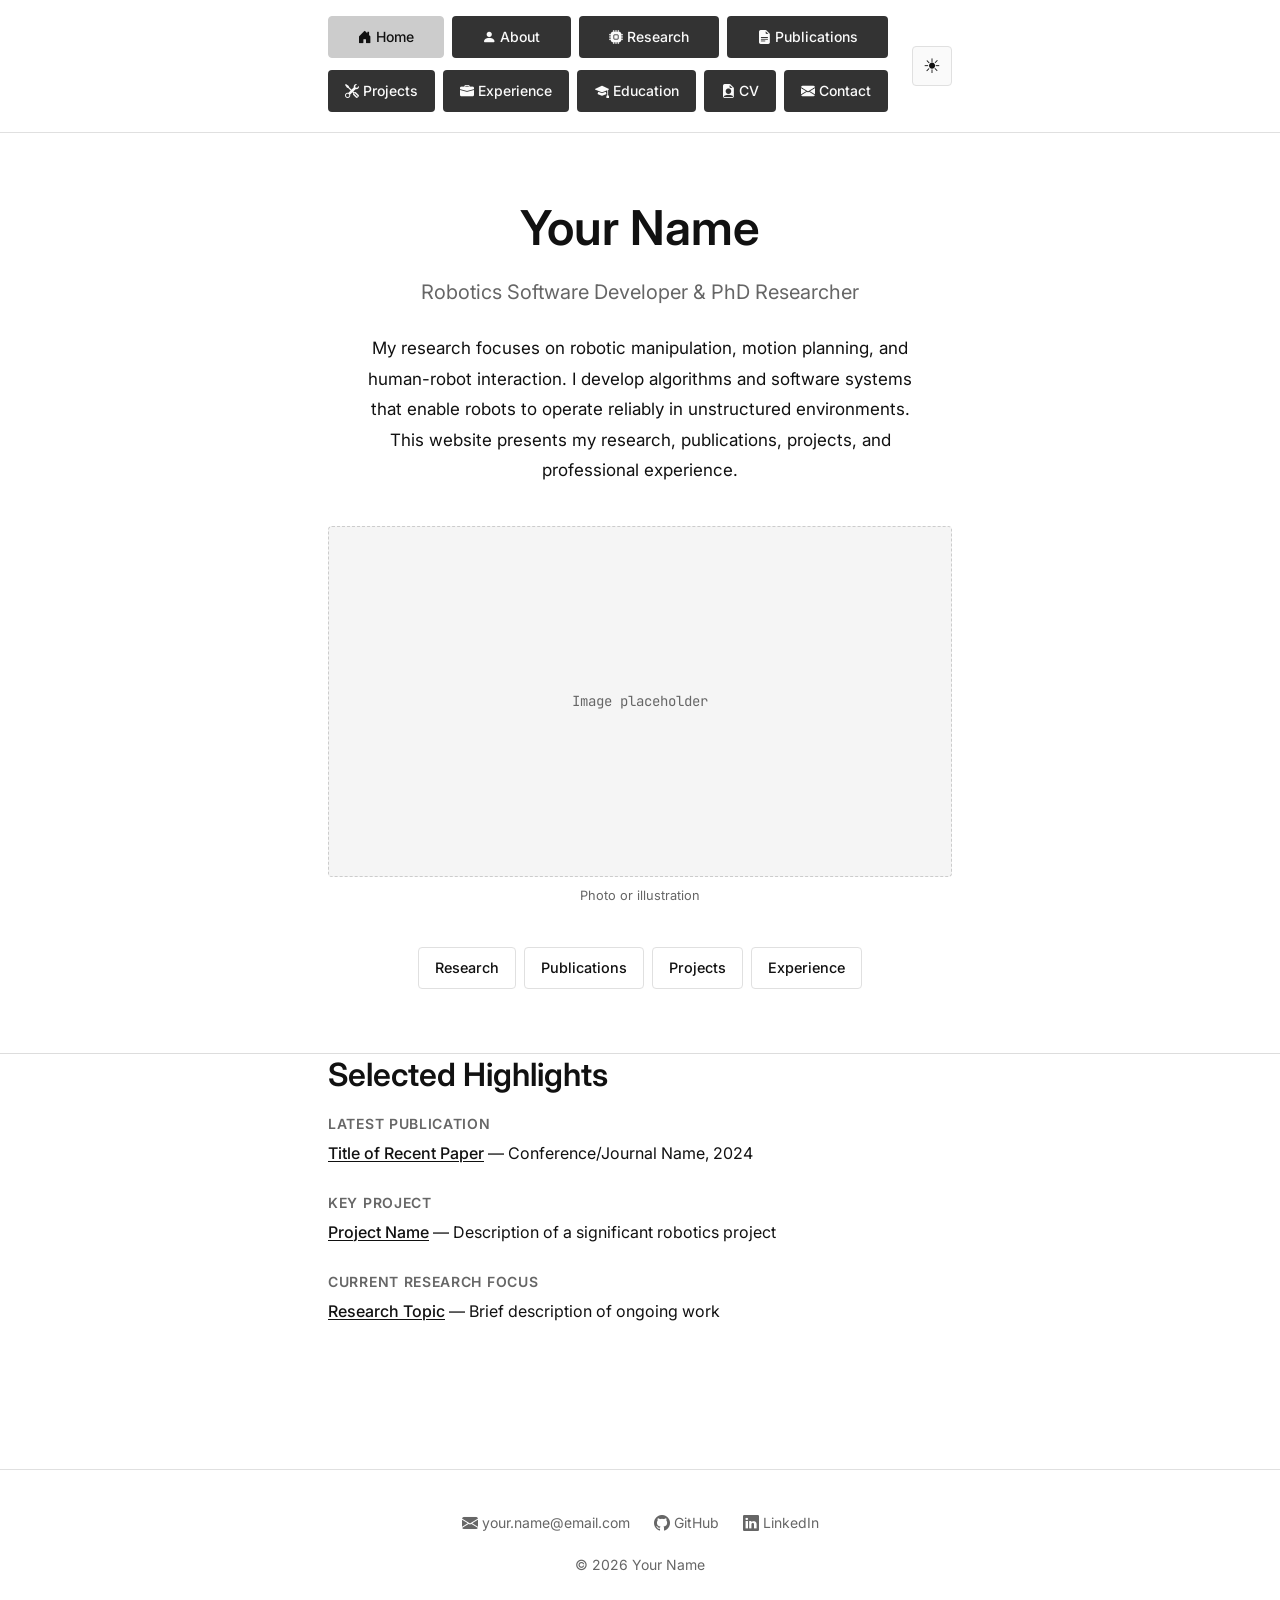
==== index.html @ 19ce0ff4 "[init] initializing github pages" ====
<!DOCTYPE html>
<html lang="en" data-theme="light">
<head>
  <meta charset="UTF-8">
  <meta name="viewport" content="width=device-width, initial-scale=1.0">
  <title>Your Name — Robotics Software Developer & PhD Researcher</title>
  <meta name="description" content="Personal website of a robotics software developer and PhD researcher. Research, publications, projects, and experience.">
  <link rel="preconnect" href="https://fonts.googleapis.com">
  <link rel="preconnect" href="https://fonts.gstatic.com" crossorigin>
  <link href="https://fonts.googleapis.com/css2?family=Inter:wght@400;500;600;700&family=JetBrains+Mono:wght@400;500&display=swap" rel="stylesheet">
  <!-- Bootstrap Icons -->
  <link rel="stylesheet" href="https://cdn.jsdelivr.net/npm/bootstrap-icons@1.11.3/font/bootstrap-icons.min.css">
  <link rel="stylesheet" href="css/style.css">
  <script>(function(){const s=localStorage.getItem('theme'),d=window.matchMedia('(prefers-color-scheme:dark)').matches;document.documentElement.dataset.theme=s?s==='dark':d})();</script>
</head>
<body>
  <header class="site-header">
    <nav class="nav" aria-label="Main navigation">
      <ul class="nav-links">
        <li><a href="index.html" aria-current="page"><i class="bi bi-house-door-fill" aria-hidden="true"></i> Home</a></li>
        <li><a href="about.html"><i class="bi bi-person-fill" aria-hidden="true"></i> About</a></li>
        <li><a href="research.html"><i class="bi bi-cpu-fill" aria-hidden="true"></i> Research</a></li>
        <li><a href="publications.html"><i class="bi bi-file-earmark-text-fill" aria-hidden="true"></i> Publications</a></li>
        <li><a href="projects.html"><i class="bi bi-tools" aria-hidden="true"></i> Projects</a></li>
        <li><a href="experience.html"><i class="bi bi-briefcase-fill" aria-hidden="true"></i> Experience</a></li>
        <li><a href="education.html"><i class="bi bi-mortarboard-fill" aria-hidden="true"></i> Education</a></li>
        <li><a href="cv.html"><i class="bi bi-file-earmark-person-fill" aria-hidden="true"></i> CV</a></li>
        <li><a href="contact.html"><i class="bi bi-envelope-fill" aria-hidden="true"></i> Contact</a></li>
      </ul>
      <button id="theme-toggle" type="button" aria-label="Switch to dark mode" aria-pressed="false" class="theme-toggle">
        <span aria-hidden="true" class="icon-sun" data-dark-hidden>☀</span>
        <span aria-hidden="true" class="icon-moon" data-light-hidden>☾</span>
      </button>
    </nav>
  </header>
  <main>
    <section class="hero" aria-labelledby="home-heading">
      <div class="container">
        <h1 id="home-heading">Your Name <!-- TODO: Replace with actual name --></h1>
        <p class="role">Robotics Software Developer & PhD Researcher <!-- TODO: Replace with actual title/role --></p>
        <p class="summary">My research focuses on robotic manipulation, motion planning, and human-robot interaction. I develop algorithms and software systems that enable robots to operate reliably in unstructured environments. This website presents my research, publications, projects, and professional experience. <!-- TODO: Replace with actual research summary --></p>
        <figure class="image-placeholder">
          <div class="placeholder-box" aria-hidden="true">
            <span>Image placeholder</span>
          </div>
          <figcaption>Photo or illustration <!-- TODO: Add image to assets/images/ and update src --></figcaption>
        </figure>
        <nav class="section-links" aria-label="Quick links to main sections">
          <a href="research.html" class="section-link">Research</a>
          <a href="publications.html" class="section-link">Publications</a>
          <a href="projects.html" class="section-link">Projects</a>
          <a href="experience.html" class="section-link">Experience</a>
        </nav>
      </div>
    </section>
    <section class="highlights" aria-labelledby="highlights-heading">
      <div class="container">
        <h2 id="highlights-heading">Selected Highlights</h2>
        <dl class="highlights-list">
          <dt>Latest Publication</dt>
          <dd><a href="publications.html">Title of Recent Paper</a> — Conference/Journal Name, 2024 <!-- TODO: Replace with actual publication title, venue, year --></dd>
          <dt>Key Project</dt>
          <dd><a href="projects.html">Project Name</a> — Description of a significant robotics project <!-- TODO: Replace with actual project name and description --></dd>
          <dt>Current Research Focus</dt>
          <dd><a href="research.html">Research Topic</a> — Brief description of ongoing work <!-- TODO: Replace with actual research topic and description --></dd>
        </dl>
      </div>
    </section>
  </main>
  <footer class="site-footer">
    <div class="container">
      <div class="footer-contact">
        <a href="mailto:your.name@email.com" rel="noopener noreferrer"><i class="bi bi-envelope-fill" aria-hidden="true"></i> your.name@email.com</a> <!-- TODO: Replace with actual email -->
        <a href="https://github.com/yourusername" rel="noopener noreferrer"><i class="bi bi-github" aria-hidden="true"></i> GitHub</a> <!-- TODO: Replace with actual GitHub username -->
        <a href="https://linkedin.com/in/yourprofile" rel="noopener noreferrer"><i class="bi bi-linkedin" aria-hidden="true"></i> LinkedIn</a> <!-- TODO: Replace with actual LinkedIn profile -->
      </div>
      <p>&copy; <span id="year"></span> Your Name <!-- TODO: Replace with actual name --></p>
    </div>
  </footer>
  <script src="js/theme.js"></script>
  <script>document.getElementById('year').textContent = new Date().getFullYear();</script>
</body>
</html>
---- css/style.css ----
/*
 * Main Stylesheet — Personal Website
 * Monochrome design system with light/dark mode support
 * Uses CSS custom properties for theming
 */

/* ==========================================================================
   CSS Custom Properties — Design Tokens
   ========================================================================== */

:root {
  /* Light mode (default) */
  --bg: #ffffff;
  --bg-elevated: #fafafa;
  --fg: #111111;
  --fg-muted: #666666;
  --border: #e0e0e0;
  --border-strong: #cccccc;
  --rule: #dddddd;
  --code-bg: #f5f5f5;
  --focus: #000000;

  /* Navigation box colors (light mode) */
  --nav-box-bg: #333333;        /* Inactive: dark grey */
  --nav-box-fg: #fafafa;        /* Inactive text: light */
  --nav-box-active-bg: #cccccc; /* Active: lighter grey */
  --nav-box-active-fg: #111111; /* Active text: dark */
  --nav-box-hover-bg: #111111;  /* Hover: inverted (dark) */
  --nav-box-hover-fg: #fafafa;  /* Hover text: light */

  /* Typography */
  --font-sans: 'Inter', system-ui, -apple-system, BlinkMacSystemFont, 'Segoe UI', sans-serif;
  --font-mono: 'JetBrains Mono', ui-monospace, SFMono-Regular, 'SF Mono', Menlo, Consolas, monospace;

  /* Layout */
  --max-width: 42rem;       /* Comfortable reading measure (~672px) */

  /* Spacing scale */
  --space-xs: 0.25rem;
  --space-sm: 0.5rem;
  --space-md: 1rem;
  --space-lg: 1.5rem;
  --space-xl: 2.5rem;
  --space-2xl: 4rem;
}

/* Dark mode — activated via [data-theme="dark"] on <html> */
[data-theme="dark"] {
  --bg: #0a0a0a;
  --bg-elevated: #111111;
  --fg: #fafafa;
  --fg-muted: #999999;
  --border: #2a2a2a;
  --border-strong: #333333;
  --rule: #222222;
  --code-bg: #1a1a1a;
  --focus: #ffffff;

  /* Navigation box colors (dark mode) */
  --nav-box-bg: #cccccc;        /* Inactive: light grey */
  --nav-box-fg: #111111;        /* Inactive text: dark */
  --nav-box-active-bg: #333333; /* Active: darker grey */
  --nav-box-active-fg: #fafafa; /* Active text: light */
  --nav-box-hover-bg: #fafafa;  /* Hover: inverted (light) */
  --nav-box-hover-fg: #111111;  /* Hover text: dark */
}

/* ==========================================================================
   Reset & Base Styles
   ========================================================================== */

*, *::before, *::after {
  box-sizing: border-box;
}

html {
  font-size: 16px;
  /* Smooth scroll for anchor links, respecting reduced motion preference */
  scroll-behavior: smooth;
}

@media (prefers-reduced-motion: reduce) {
  html {
    scroll-behavior: auto;
  }
}

body {
  margin: 0;
  padding: 0;
  background-color: var(--bg);
  color: var(--fg);
  font-family: var(--font-sans);
  font-size: 1rem;
  line-height: 1.7;
  -webkit-font-smoothing: antialiased;
  -moz-osx-font-smoothing: grayscale;
}

/* ==========================================================================
   Typography
   ========================================================================== */

h1, h2, h3, h4, h5, h6 {
  margin: 0 0 var(--space-md);
  font-weight: 600;
  line-height: 1.3;
  color: var(--fg);
}

/* Fluid type scale using clamp() for responsive headings */
h1 { font-size: clamp(2rem, 5vw, 3rem); }
h2 { font-size: clamp(1.5rem, 3vw, 2rem); }
h3 { font-size: clamp(1.25rem, 2vw, 1.5rem); }

p {
  margin: 0 0 var(--space-md);
}

a {
  color: var(--fg);
  text-decoration: underline;
  text-underline-offset: 2px;
  text-decoration-thickness: 1px;
}

a:hover {
  color: var(--fg-muted);
}

/* Focus styles — visible in both light and dark modes */
a:focus-visible,
button:focus-visible,
[href]:focus-visible {
  outline: 2px solid var(--focus);
  outline-offset: 2px;
  border-radius: 2px;
}

/* Code and monospace elements */
code, kbd, samp, pre {
  font-family: var(--font-mono);
  font-size: 0.9em;
}

code {
  background-color: var(--code-bg);
  padding: 0.125em 0.375em;
  border-radius: 3px;
}

pre {
  background-color: var(--code-bg);
  padding: var(--space-md);
  border-radius: 4px;
  overflow-x: auto;
  margin: var(--space-md) 0;
  border: 1px solid var(--border);
}

pre code {
  background: none;
  padding: 0;
  font-size: 0.875rem;
  line-height: 1.6;
}

/* Lists */
ul, ol {
  margin: 0 0 var(--space-md);
  padding-left: var(--space-xl);
}

li {
  margin-bottom: var(--space-xs);
}

/* Definition lists — used extensively for metadata */
dl {
  margin: 0 0 var(--space-md);
}

dt {
  font-weight: 600;
  margin-top: var(--space-md);
}

dt:first-child {
  margin-top: 0;
}

dd {
  margin: var(--space-xs) 0 0 0;
  color: var(--fg-muted);
}

blockquote {
  margin: var(--space-lg) 0;
  padding: var(--space-md) var(--space-lg);
  border-left: 3px solid var(--border-strong);
  color: var(--fg-muted);
  font-style: italic;
}

hr {
  border: none;
  border-top: 1px solid var(--rule);
  margin: var(--space-xl) 0;
}

img {
  max-width: 100%;
  height: auto;
  display: block;
}

table {
  width: 100%;
  border-collapse: collapse;
  margin: var(--space-lg) 0;
  font-size: 0.9rem;
}

th, td {
  padding: var(--space-sm) var(--space-md);
  text-align: left;
  border-bottom: 1px solid var(--border);
}

th {
  font-weight: 600;
  color: var(--fg);
}

tr:last-child td {
  border-bottom: none;
}

/* ==========================================================================
   Layout Utilities
   ========================================================================== */

.container {
  max-width: var(--max-width);
  margin: 0 auto;
  padding: 0 var(--space-lg);
}

/* ==========================================================================
   Site Header & Navigation
   ========================================================================== */

.site-header {
  border-bottom: 1px solid var(--border);
  background-color: var(--bg);
  /* Sticky header stays visible during scroll */
  position: sticky;
  top: 0;
  z-index: 100;
}

.nav {
  max-width: var(--max-width);
  margin: 0 auto;
  padding: var(--space-md) var(--space-lg);
  display: flex;
  align-items: center;
  justify-content: space-between;
  gap: var(--space-lg);
  flex-wrap: wrap;
}

.nav-links {
  display: flex;
  flex-wrap: wrap;
  gap: var(--space-sm);
  list-style: none;
  margin: 0;
  padding: 0;
  /* Fill available space like justified text, wrap to 2 lines */
  flex: 1;
  justify-content: space-between;
  min-width: 0;
}

.nav-links li {
  flex: 1 1 auto;
  min-width: 0;
}

.nav-links a {
  display: block;
  width: 100%;
  padding: var(--space-sm) var(--space-md);
  text-decoration: none;
  font-size: 0.875rem;
  font-weight: 500;
  color: var(--nav-box-fg);
  background-color: var(--nav-box-bg);
  border-radius: 4px;
  border: 1px solid transparent;
  text-align: center;
  white-space: nowrap;
  transition: background-color 0.15s ease, color 0.15s ease, border-color 0.15s ease;
  box-sizing: border-box;
}

/* Inactive nav box hover — inverted colors */
.nav-links a:hover {
  background-color: var(--nav-box-hover-bg);
  color: var(--nav-box-hover-fg);
  border-color: var(--border-strong);
  text-decoration: none;
}

/* Active page nav box — lighter grey background */
.nav-links a[aria-current="page"] {
  background-color: var(--nav-box-active-bg);
  color: var(--nav-box-active-fg);
  border-color: var(--border-strong);
}

/* Active page nav box hover — inverted from active state */
.nav-links a[aria-current="page"]:hover {
  background-color: var(--nav-box-hover-bg);
  color: var(--nav-box-hover-fg);
}

/* Theme toggle button */
.theme-toggle {
  display: flex;
  align-items: center;
  justify-content: center;
  width: 40px;
  height: 40px;
  padding: 0;
  border: 1px solid var(--border);
  border-radius: 4px;
  background-color: var(--bg-elevated);
  color: var(--fg);
  cursor: pointer;
  font-size: 1.25rem;
  line-height: 1;
  transition: background-color 0.1s ease, border-color 0.1s ease;
}

.theme-toggle:hover {
  background-color: var(--border);
}

.theme-toggle:focus-visible {
  outline: 2px solid var(--focus);
  outline-offset: 2px;
}

/* Show/hide sun/moon icons based on theme */
[data-theme="light"] .icon-moon { display: none; }
[data-theme="dark"] .icon-sun { display: none; }

/* ==========================================================================
   Site Footer
   ========================================================================== */

.site-footer {
  border-top: 1px solid var(--border);
  padding: var(--space-xl) var(--space-lg);
  margin-top: var(--space-2xl);
  text-align: center;
  color: var(--fg-muted);
  font-size: 0.875rem;
}

.site-footer .container {
  max-width: var(--max-width);
  margin: 0 auto;
}

/* Footer contact links with icons */
.footer-contact {
  display: flex;
  flex-wrap: wrap;
  justify-content: center;
  gap: var(--space-lg);
  margin-bottom: var(--space-md);
}

.footer-contact a {
  display: inline-flex;
  align-items: center;
  gap: var(--space-xs);
  color: var(--fg-muted);
  text-decoration: none;
  font-size: 0.875rem;
}

.footer-contact a:hover {
  color: var(--fg);
}

.footer-contact i {
  font-size: 1rem;
}

/* ==========================================================================
   Page-Specific Components
   ========================================================================== */

/* Image placeholder — for future photos/illustrations */
.image-placeholder {
  margin: var(--space-xl) 0;
}

.placeholder-box {
  display: flex;
  align-items: center;
  justify-content: center;
  width: 100%;
  aspect-ratio: 16 / 9;
  background-color: var(--code-bg);
  border: 1px dashed var(--border-strong);
  border-radius: 4px;
  color: var(--fg-muted);
  font-size: 0.875rem;
  font-family: var(--font-mono);
}

.image-placeholder figcaption {
  margin-top: var(--space-sm);
  font-size: 0.8rem;
  color: var(--fg-muted);
  text-align: center;
}

/* Hero section (home page) */
.hero {
  padding: var(--space-2xl) var(--space-lg);
  text-align: center;
}

.role {
  font-size: 1.25rem;
  color: var(--fg-muted);
  font-weight: 400;
  margin-bottom: var(--space-lg);
}

.summary {
  max-width: 36rem;
  margin: 0 auto var(--space-xl);
  font-size: 1.0625rem;
  line-height: 1.8;
}

.section-links {
  display: flex;
  flex-wrap: wrap;
  justify-content: center;
  gap: var(--space-sm);
}

.section-link {
  display: inline-block;
  padding: var(--space-sm) var(--space-md);
  border: 1px solid var(--border);
  border-radius: 4px;
  text-decoration: none;
  font-size: 0.9rem;
  font-weight: 500;
  color: var(--fg);
}

.section-link:hover {
  background-color: var(--bg-elevated);
  border-color: var(--border-strong);
  text-decoration: none;
}

/* Highlights list (home page) */
.highlights {
  padding: 0 var(--space-lg) var(--space-2xl);
  border-top: 1px solid var(--rule);
}

.highlights-list {
  max-width: var(--max-width);
  margin: 0 auto;
}

.highlights-list dt {
  font-size: 0.875rem;
  text-transform: uppercase;
  letter-spacing: 0.05em;
  color: var(--fg-muted);
  margin-top: var(--space-lg);
  margin-bottom: var(--space-xs);
}

.highlights-list dt:first-child {
  margin-top: 0;
}

.highlights-list dd {
  margin: 0 0 var(--space-md);
  color: var(--fg);
}

.highlights-list a {
  font-weight: 500;
}

/* Lead paragraph (section intros) */
.lead {
  color: var(--fg-muted);
  font-size: 1.0625rem;
  margin-bottom: var(--space-xl);
}

/* Research entries */
.research-entry {
  margin-bottom: var(--space-xl);
  padding-bottom: var(--space-xl);
  border-bottom: 1px solid var(--rule);
}

.research-entry:last-child {
  border-bottom: none;
  margin-bottom: 0;
  padding-bottom: 0;
}

.research-meta {
  margin: var(--space-md) 0;
}

.research-meta dt {
  font-size: 0.875rem;
  text-transform: uppercase;
  letter-spacing: 0.05em;
  color: var(--fg-muted);
  margin-top: var(--space-sm);
  margin-bottom: var(--space-xs);
}

.research-meta dd {
  margin: 0 0 var(--space-sm);
}

.research-tags {
  display: flex;
  flex-wrap: wrap;
  gap: var(--space-xs);
  margin-top: var(--space-md);
}

.research-tags code {
  font-size: 0.75rem;
  padding: 0.125em 0.5em;
}

/* Publications */
.publication {
  margin-bottom: var(--space-xl);
  padding-bottom: var(--space-xl);
  border-bottom: 1px solid var(--rule);
}

.publication:last-child {
  border-bottom: none;
  margin-bottom: 0;
  padding-bottom: 0;
}

.pub-authors {
  margin: var(--space-xs) 0;
  color: var(--fg-muted);
}

.pub-venue {
  margin: var(--space-xs) 0;
  font-style: italic;
  color: var(--fg-muted);
}

.pub-links {
  margin: var(--space-md) 0;
}

.pub-links dt {
  font-size: 0.875rem;
  text-transform: uppercase;
  letter-spacing: 0.05em;
  color: var(--fg-muted);
  margin-top: var(--space-sm);
}

.pub-links dd {
  margin: var(--space-xs) 0;
}

.pub-abstract summary {
  cursor: pointer;
  font-weight: 600;
  font-size: 0.875rem;
  text-transform: uppercase;
  letter-spacing: 0.05em;
  color: var(--fg-muted);
  margin-top: var(--space-md);
}

.pub-abstract summary::-webkit-details-marker {
  display: none;
}

.pub-abstract summary::before {
  content: '▶ ';
  font-size: 0.7em;
  transition: transform 0.1s ease;
}

.pub-abstract[open] summary::before {
  transform: rotate(90deg);
}

.pub-abstract p {
  margin-top: var(--space-sm);
  font-size: 0.9rem;
  color: var(--fg-muted);
}

/* Projects */
.project {
  margin-bottom: var(--space-xl);
  padding-bottom: var(--space-xl);
  border-bottom: 1px solid var(--rule);
}

.project:last-child {
  border-bottom: none;
  margin-bottom: 0;
  padding-bottom: 0;
}

.project header {
  margin-bottom: var(--space-md);
}

.project-meta {
  display: flex;
  flex-wrap: wrap;
  gap: var(--space-md);
  margin: var(--space-xs) 0;
  font-size: 0.875rem;
  color: var(--fg-muted);
}

.project-role {
  font-weight: 500;
}

.project-details {
  margin: var(--space-md) 0;
}

.project-details dt {
  font-size: 0.875rem;
  text-transform: uppercase;
  letter-spacing: 0.05em;
  color: var(--fg-muted);
  margin-top: var(--space-sm);
}

.project-details dd {
  margin: var(--space-xs) 0;
}

.project-details code {
  font-size: 0.8rem;
}

.project-highlights {
  margin: var(--space-md) 0;
  padding-left: var(--space-xl);
}

.project-highlights li {
  margin-bottom: var(--space-xs);
  font-size: 0.9rem;
}

/* Open Source Contributions */
.oss-contributions {
  list-style: none;
  padding-left: 0;
}

.oss-contributions li {
  margin-bottom: var(--space-sm);
  padding-left: var(--space-md);
  border-left: 2px solid var(--border);
}

.oss-contributions a {
  font-weight: 500;
}

/* Experience & Education entries */
.experience-entry,
.education-entry {
  margin-bottom: var(--space-xl);
  padding-bottom: var(--space-xl);
  border-bottom: 1px solid var(--rule);
}

.experience-entry:last-child,
.education-entry:last-child {
  border-bottom: none;
  margin-bottom: 0;
  padding-bottom: 0;
}

.experience-meta,
.education-meta {
  display: flex;
  flex-wrap: wrap;
  gap: var(--space-md);
  margin: var(--space-xs) 0;
  font-size: 0.875rem;
  color: var(--fg-muted);
}

.experience-meta .org,
.education-meta .institution {
  font-weight: 500;
  color: var(--fg);
}

/* CV-specific styles */
.cv-document {
  padding: var(--space-2xl) var(--space-lg);
}

.cv-header {
  text-align: center;
  margin-bottom: var(--space-2xl);
  padding-bottom: var(--space-xl);
  border-bottom: 2px solid var(--border-strong);
}

.cv-title {
  font-size: 1.25rem;
  color: var(--fg-muted);
  font-weight: 400;
  margin-top: var(--space-sm);
}

.cv-contact {
  display: grid;
  grid-template-columns: repeat(auto-fit, minmax(180px, 1fr));
  gap: var(--space-sm);
  margin-top: var(--space-lg);
  font-size: 0.9rem;
}

.cv-contact dt {
  font-size: 0.75rem;
  text-transform: uppercase;
  letter-spacing: 0.05em;
  color: var(--fg-muted);
  margin: 0;
}

.cv-contact dd {
  margin: 0;
}

.cv-section {
  margin-bottom: var(--space-xl);
}

.cv-section h2 {
  font-size: 1.125rem;
  text-transform: uppercase;
  letter-spacing: 0.05em;
  color: var(--fg-muted);
  border-bottom: 1px solid var(--border);
  padding-bottom: var(--space-xs);
  margin-bottom: var(--space-md);
}

.cv-skills dt {
  font-size: 0.875rem;
  text-transform: uppercase;
  letter-spacing: 0.05em;
  color: var(--fg-muted);
  margin-top: var(--space-md);
}

.cv-skills dd {
  margin: var(--space-xs) 0 0 0;
}

.cv-skills code {
  font-size: 0.8rem;
  margin-right: var(--space-xs);
}

.cv-publications {
  padding-left: var(--space-xl);
}

.cv-publications li {
  margin-bottom: var(--space-md);
  line-height: 1.7;
}

/* ==========================================================================
   Print Styles — For CV page
   ========================================================================== */

@media print {
  .site-header,
  .site-footer,
  .theme-toggle,
  .section-links {
    display: none !important;
  }

  body {
    background: #fff;
    color: #000;
    font-size: 11pt;
    line-height: 1.5;
  }

  .cv-document {
    padding: 0;
    max-width: none;
  }

  .cv-header {
    border-bottom: 2px solid #000;
    margin-bottom: 1.5rem;
    padding-bottom: 1rem;
  }

  .cv-section h2 {
    color: #000;
    border-bottom: 1px solid #000;
  }

  .cv-contact {
    display: block;
  }

  .cv-contact dt,
  .cv-contact dd {
    display: inline;
  }

  .cv-contact dt::after {
    content: ': ';
  }

  .cv-contact dd::after {
    content: '  ';
  }

  a {
    color: #000 !important;
    text-decoration: none !important;
  }

  a[href^="http"]::after {
    content: ' (' attr(href) ')';
    font-size: 0.85em;
    color: #666;
  }

  code {
    background: none !important;
    border: 1px solid #ccc;
  }

  pre {
    background: none !important;
    border: 1px solid #ccc;
  }

  .experience-entry,
  .education-entry,
  .project,
  .publication,
  .research-entry {
    break-inside: avoid;
    border-bottom: 1px solid #ddd;
  }

  @page {
    margin: 2cm;
  }
}

/* ==========================================================================
   Responsive Adjustments
   ========================================================================== */

@media (max-width: 48rem) {
  .nav {
    flex-direction: column;
    align-items: stretch;
  }

  .nav-links {
    justify-content: center;
  }

  .theme-toggle {
    margin-left: auto;
  }

  .hero {
    padding: var(--space-xl) var(--space-md);
  }

  .highlights {
    padding: 0 var(--space-md) var(--space-xl);
  }
}
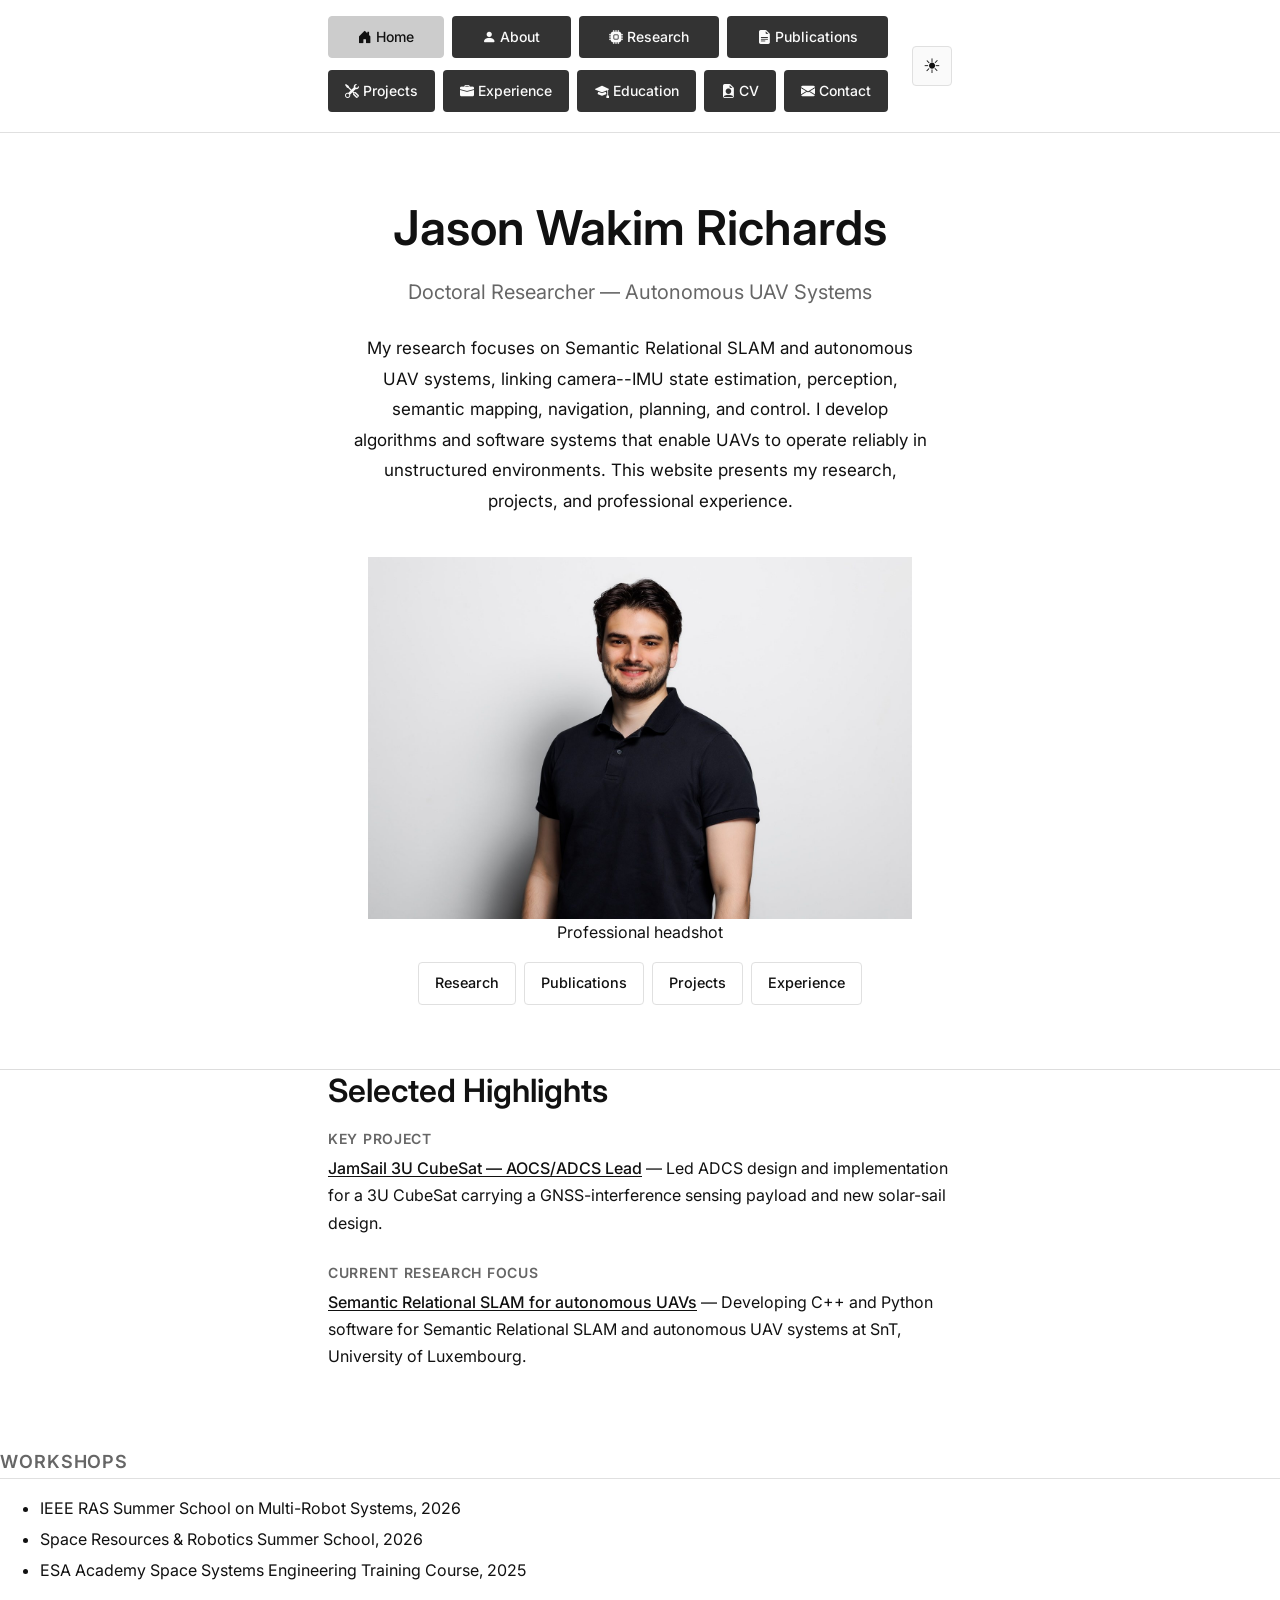
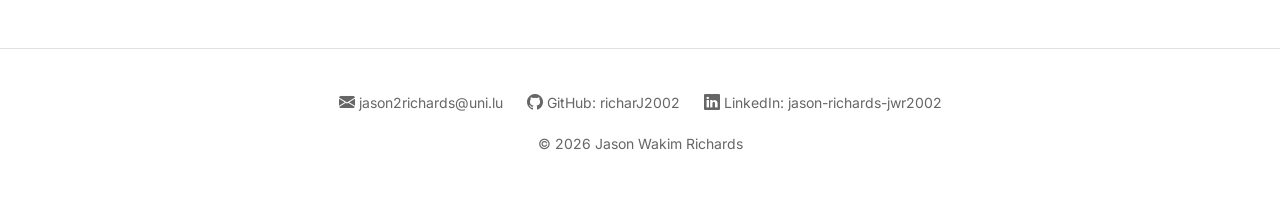
==== commit ebc58787: "docs: personal website update — Jason Wakim Richards - Replace all placeholder text with real name/c" ====
--- a/index.html
+++ b/index.html
@@ -3,8 +3,8 @@
 <head>
   <meta charset="UTF-8">
   <meta name="viewport" content="width=device-width, initial-scale=1.0">
-  <title>Your Name — Robotics Software Developer & PhD Researcher</title>
-  <meta name="description" content="Personal website of a robotics software developer and PhD researcher. Research, publications, projects, and experience.">
+  <title>Jason Wakim Richards — Guidance, Navigation, and Control Engineer</title>
+  <meta name="description" content="Personal website of Jason Wakim Richards, Doctoral Researcher at SnT, University of Luxembourg. Research, projects, and professional experience in autonomous UAV systems and Semantic Relational SLAM.">
   <link rel="preconnect" href="https://fonts.googleapis.com">
   <link rel="preconnect" href="https://fonts.gstatic.com" crossorigin>
   <link href="https://fonts.googleapis.com/css2?family=Inter:wght@400;500;600;700&family=JetBrains+Mono:wght@400;500&display=swap" rel="stylesheet">
@@ -36,14 +36,12 @@
   <main>
     <section class="hero" aria-labelledby="home-heading">
       <div class="container">
-        <h1 id="home-heading">Your Name <!-- TODO: Replace with actual name --></h1>
-        <p class="role">Robotics Software Developer & PhD Researcher <!-- TODO: Replace with actual title/role --></p>
-        <p class="summary">My research focuses on robotic manipulation, motion planning, and human-robot interaction. I develop algorithms and software systems that enable robots to operate reliably in unstructured environments. This website presents my research, publications, projects, and professional experience. <!-- TODO: Replace with actual research summary --></p>
-        <figure class="image-placeholder">
-          <div class="placeholder-box" aria-hidden="true">
-            <span>Image placeholder</span>
-          </div>
-          <figcaption>Photo or illustration <!-- TODO: Add image to assets/images/ and update src --></figcaption>
+        <h1 id="home-heading">Jason Wakim Richards</h1>
+        <p class="role">Doctoral Researcher — Autonomous UAV Systems</p>
+        <p class="summary">My research focuses on Semantic Relational SLAM and autonomous UAV systems, linking camera--IMU state estimation, perception, semantic mapping, navigation, planning, and control. I develop algorithms and software systems that enable UAVs to operate reliably in unstructured environments. This website presents my research, projects, and professional experience.</p>
+        <figure>
+          <img src="assets/images/headshot.jpeg" alt="Jason Wakim Richards professional headshot" loading="lazy">
+          <figcaption>Professional headshot</figcaption>
         </figure>
         <nav class="section-links" aria-label="Quick links to main sections">
           <a href="research.html" class="section-link">Research</a>
@@ -57,24 +55,30 @@
       <div class="container">
         <h2 id="highlights-heading">Selected Highlights</h2>
         <dl class="highlights-list">
-          <dt>Latest Publication</dt>
-          <dd><a href="publications.html">Title of Recent Paper</a> — Conference/Journal Name, 2024 <!-- TODO: Replace with actual publication title, venue, year --></dd>
           <dt>Key Project</dt>
-          <dd><a href="projects.html">Project Name</a> — Description of a significant robotics project <!-- TODO: Replace with actual project name and description --></dd>
+          <dd><a href="projects.html">JamSail 3U CubeSat — AOCS/ADCS Lead</a> — Led ADCS design and implementation for a 3U CubeSat carrying a GNSS-interference sensing payload and new solar-sail design.</dd>
           <dt>Current Research Focus</dt>
-          <dd><a href="research.html">Research Topic</a> — Brief description of ongoing work <!-- TODO: Replace with actual research topic and description --></dd>
+          <dd><a href="research.html">Semantic Relational SLAM for autonomous UAVs</a> — Developing C++ and Python software for Semantic Relational SLAM and autonomous UAV systems at SnT, University of Luxembourg.</dd>
         </dl>
       </div>
+    </section>
+    <section class="cv-section">
+      <h2>Workshops</h2>
+      <ul>
+        <li>IEEE RAS Summer School on Multi-Robot Systems, 2026</li>
+        <li>Space Resources & Robotics Summer School, 2026</li>
+        <li>ESA Academy Space Systems Engineering Training Course, 2025</li>
+      </ul>
     </section>
   </main>
   <footer class="site-footer">
     <div class="container">
       <div class="footer-contact">
-        <a href="mailto:your.name@email.com" rel="noopener noreferrer"><i class="bi bi-envelope-fill" aria-hidden="true"></i> your.name@email.com</a> <!-- TODO: Replace with actual email -->
-        <a href="https://github.com/yourusername" rel="noopener noreferrer"><i class="bi bi-github" aria-hidden="true"></i> GitHub</a> <!-- TODO: Replace with actual GitHub username -->
-        <a href="https://linkedin.com/in/yourprofile" rel="noopener noreferrer"><i class="bi bi-linkedin" aria-hidden="true"></i> LinkedIn</a> <!-- TODO: Replace with actual LinkedIn profile -->
+        <a href="mailto:jason2richards@uni.lu" rel="noopener noreferrer"><i class="bi bi-envelope-fill" aria-hidden="true"></i> jason2richards@uni.lu</a>
+        <a href="https://github.com/richarJ2002" rel="noopener noreferrer"><i class="bi bi-github" aria-hidden="true"></i> GitHub: richarJ2002</a>
+        <a href="https://linkedin.com/in/jason-richards-jwr2002/" rel="noopener noreferrer"><i class="bi bi-linkedin" aria-hidden="true"></i> LinkedIn: jason-richards-jwr2002</a>
       </div>
-      <p>&copy; <span id="year"></span> Your Name <!-- TODO: Replace with actual name --></p>
+      <p>&copy; <span id="year"></span> Jason Wakim Richards</p>
     </div>
   </footer>
   <script src="js/theme.js"></script>
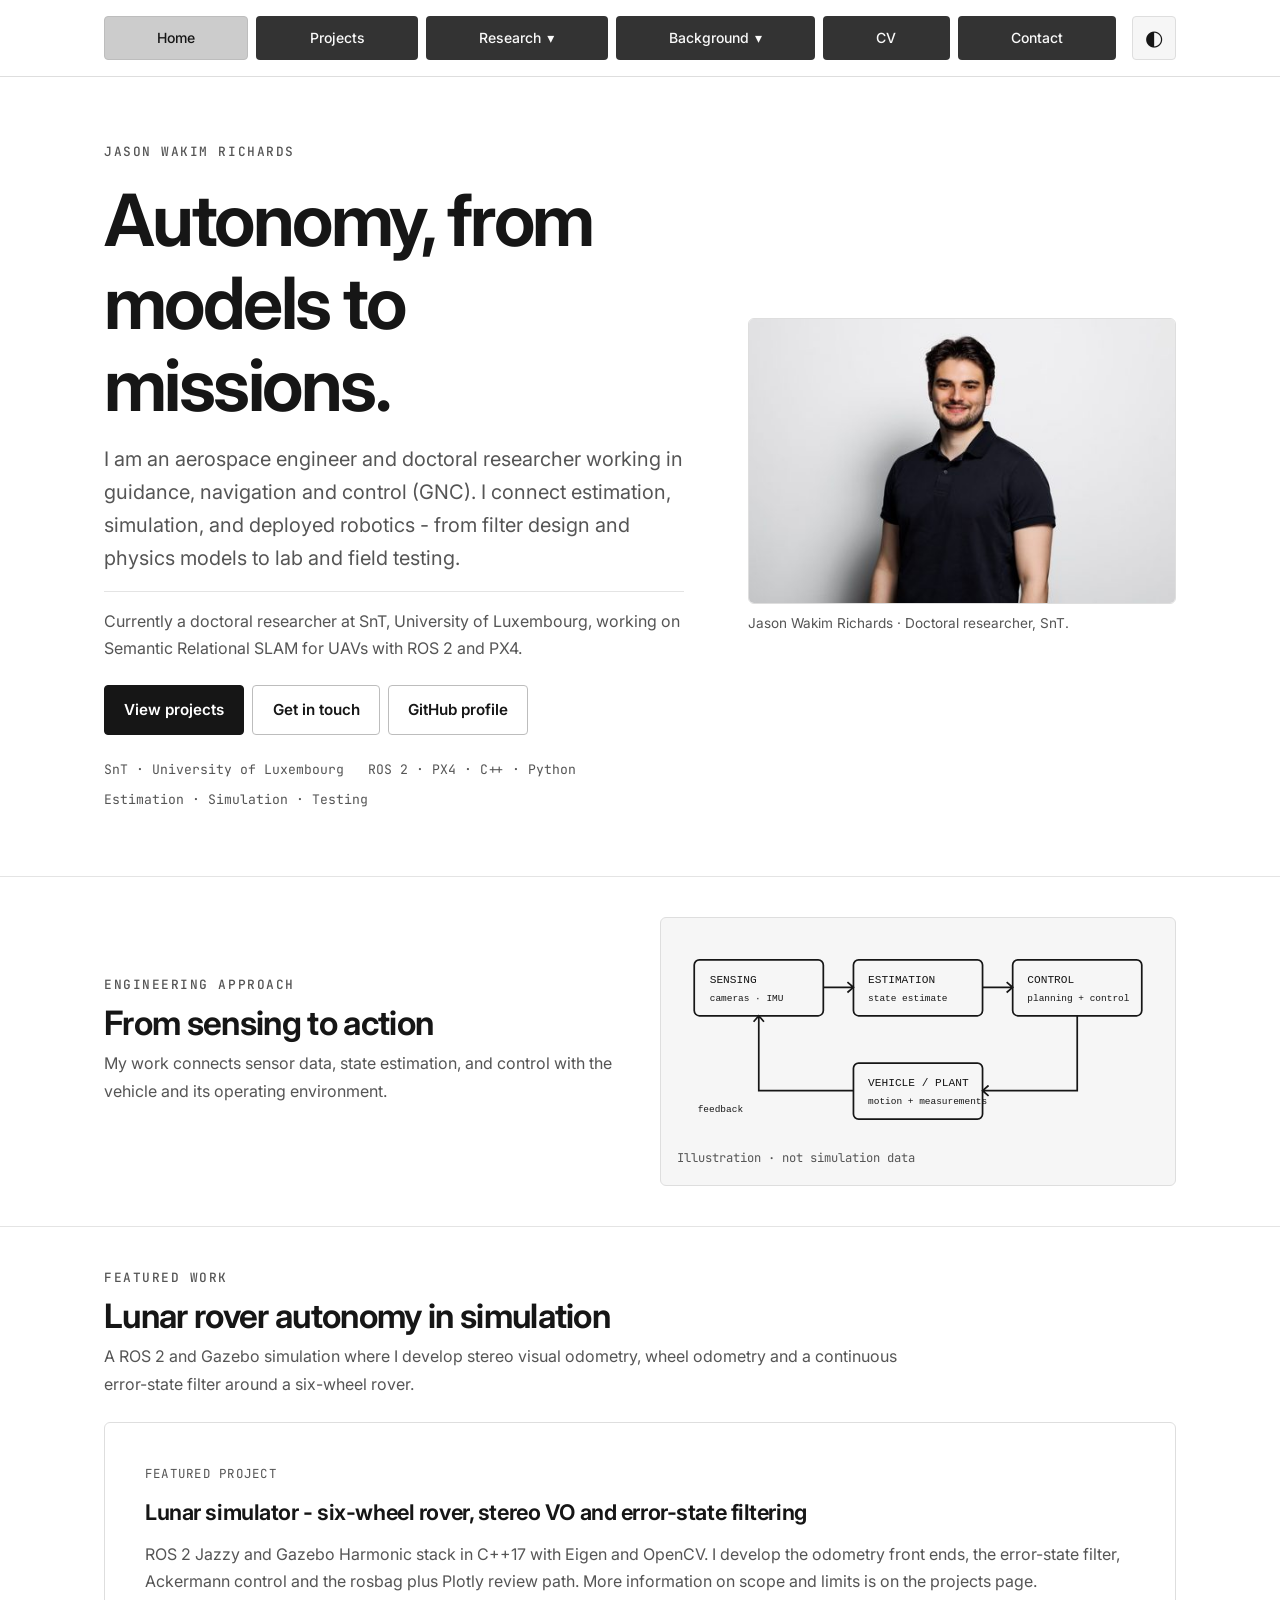
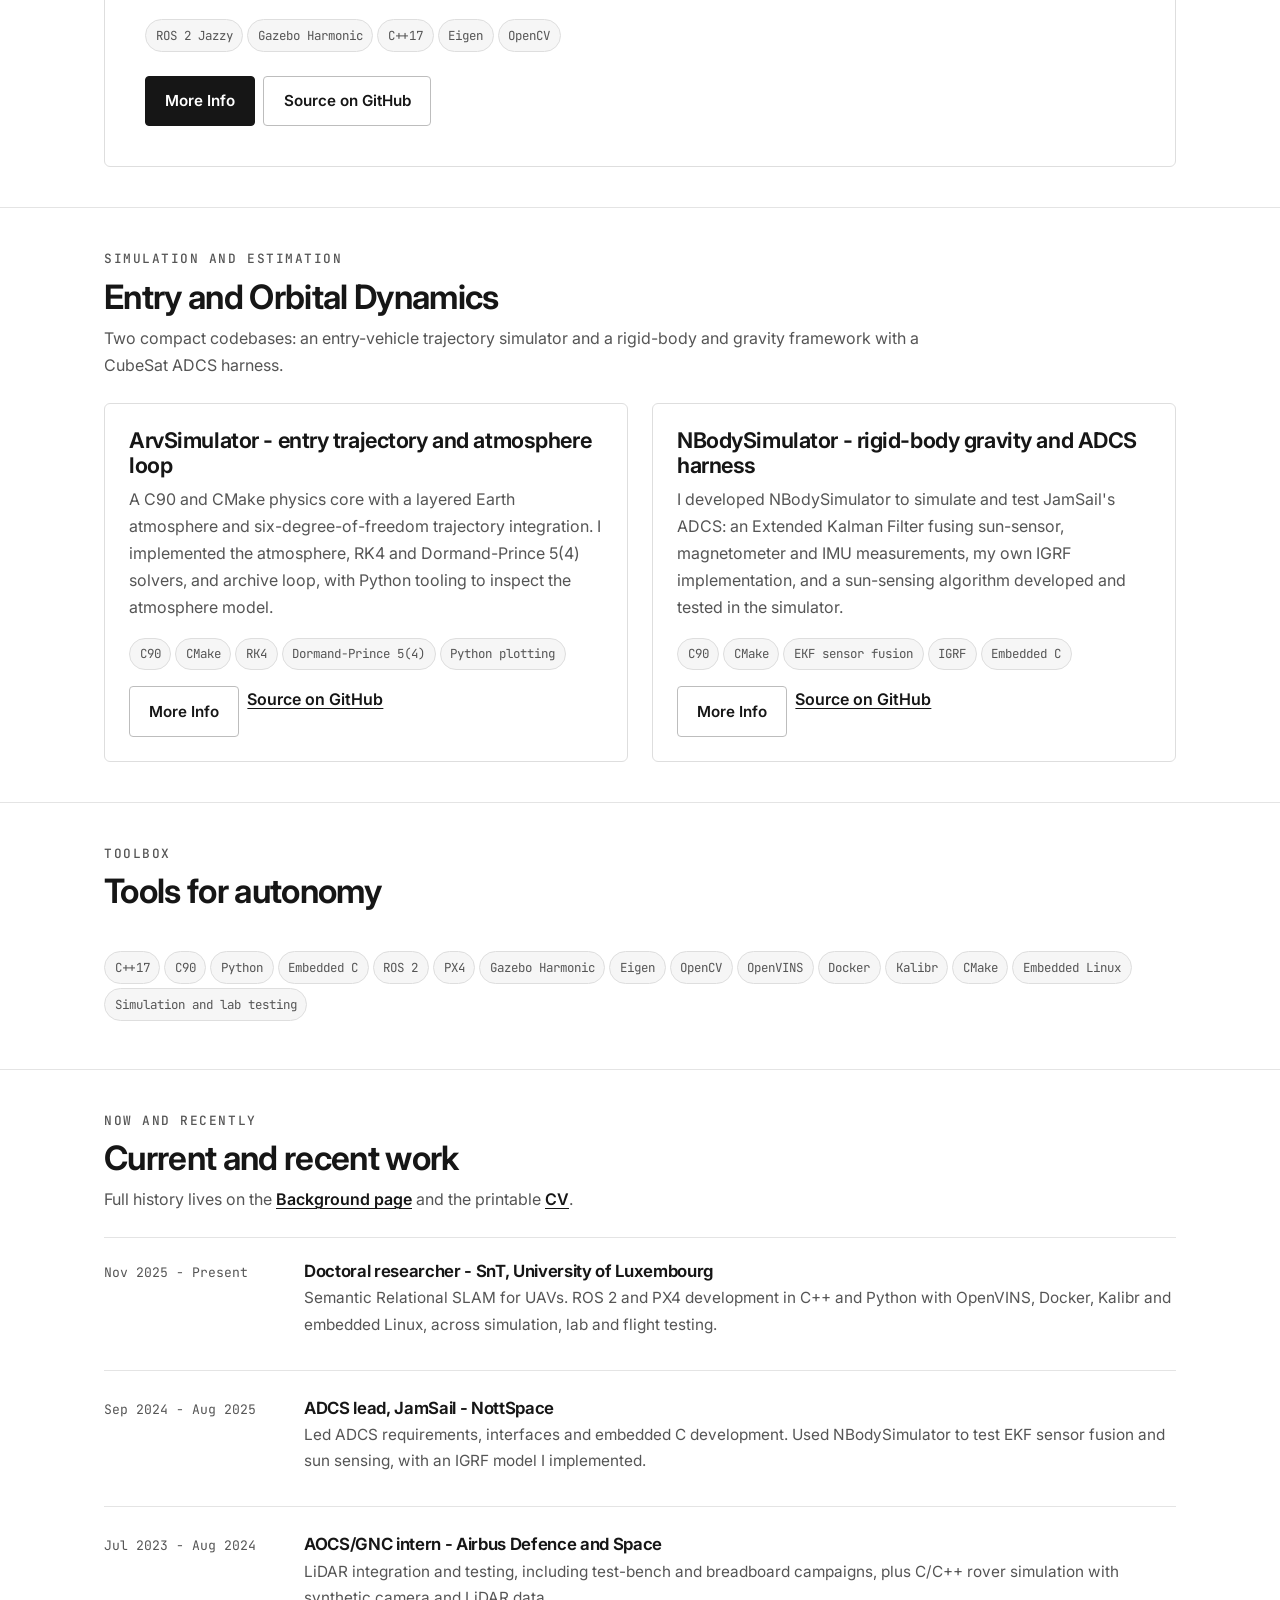
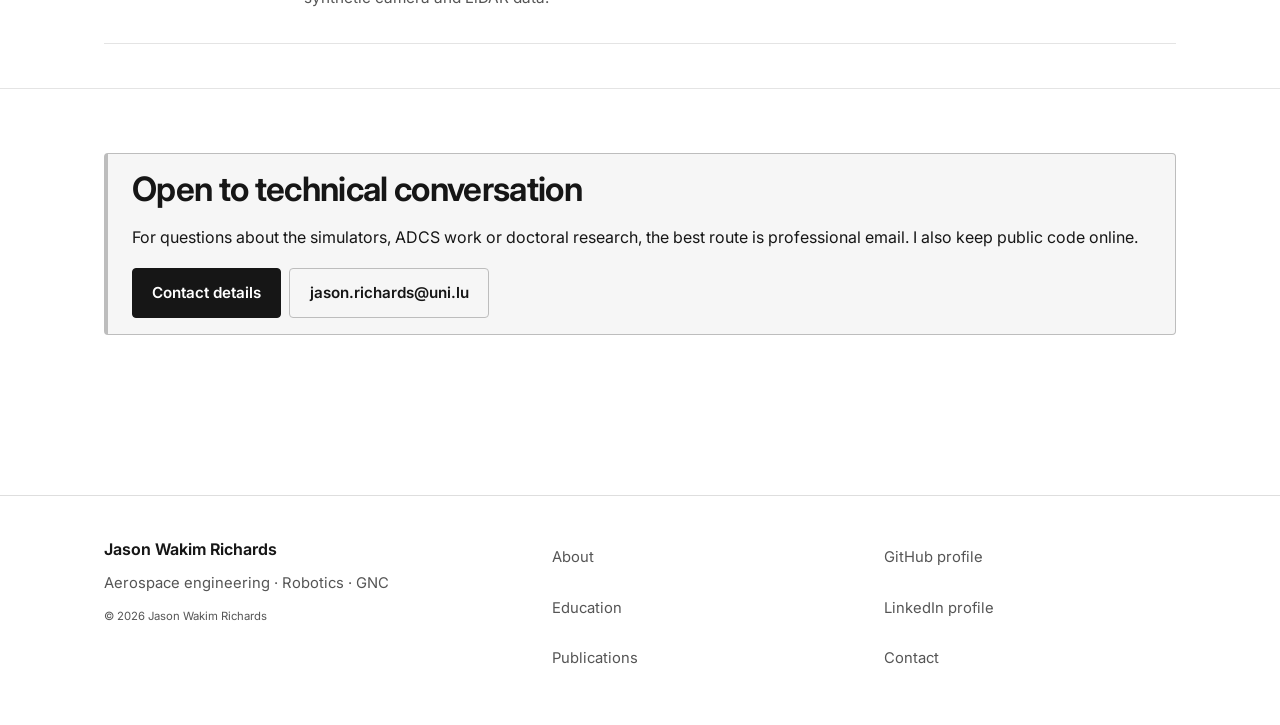
==== commit 6d090c2d: "Professionaliszing the website. Version draft 1" ====
--- a/index.html
+++ b/index.html
@@ -1,87 +1,283 @@
 <!DOCTYPE html>
-<html lang="en" data-theme="light">
+<html lang="en">
 <head>
-  <meta charset="UTF-8">
+  <meta charset="utf-8">
   <meta name="viewport" content="width=device-width, initial-scale=1.0">
-  <title>Jason Wakim Richards — Guidance, Navigation, and Control Engineer</title>
-  <meta name="description" content="Personal website of Jason Wakim Richards, Doctoral Researcher at SnT, University of Luxembourg. Research, projects, and professional experience in autonomous UAV systems and Semantic Relational SLAM.">
+  <title>Jason Wakim Richards - Autonomy, from models to missions</title>
+  <meta name="description" content="Jason Wakim Richards: aerospace and GNC engineer and doctoral researcher linking estimation, simulation and deployed robotics. Lunar rover autonomy, entry simulation and CubeSat ADCS.">
+  <link rel="icon" type="image/svg+xml" href="assets/images/favicon.svg">
   <link rel="preconnect" href="https://fonts.googleapis.com">
   <link rel="preconnect" href="https://fonts.gstatic.com" crossorigin>
   <link href="https://fonts.googleapis.com/css2?family=Inter:wght@400;500;600;700&family=JetBrains+Mono:wght@400;500&display=swap" rel="stylesheet">
-  <!-- Bootstrap Icons -->
-  <link rel="stylesheet" href="https://cdn.jsdelivr.net/npm/bootstrap-icons@1.11.3/font/bootstrap-icons.min.css">
   <link rel="stylesheet" href="css/style.css">
-  <script>(function(){const s=localStorage.getItem('theme'),d=window.matchMedia('(prefers-color-scheme:dark)').matches;document.documentElement.dataset.theme=s?s==='dark':d})();</script>
+  <script src="js/theme.js"></script>
+  <script src="js/navigation.js" defer></script>
+  <script src="js/evidence.js" defer></script>
 </head>
 <body>
+  <a class="skip-link" href="#main-content">Skip to main content</a>
   <header class="site-header">
-    <nav class="nav" aria-label="Main navigation">
-      <ul class="nav-links">
-        <li><a href="index.html" aria-current="page"><i class="bi bi-house-door-fill" aria-hidden="true"></i> Home</a></li>
-        <li><a href="about.html"><i class="bi bi-person-fill" aria-hidden="true"></i> About</a></li>
-        <li><a href="research.html"><i class="bi bi-cpu-fill" aria-hidden="true"></i> Research</a></li>
-        <li><a href="publications.html"><i class="bi bi-file-earmark-text-fill" aria-hidden="true"></i> Publications</a></li>
-        <li><a href="projects.html"><i class="bi bi-tools" aria-hidden="true"></i> Projects</a></li>
-        <li><a href="experience.html"><i class="bi bi-briefcase-fill" aria-hidden="true"></i> Experience</a></li>
-        <li><a href="education.html"><i class="bi bi-mortarboard-fill" aria-hidden="true"></i> Education</a></li>
-        <li><a href="cv.html"><i class="bi bi-file-earmark-person-fill" aria-hidden="true"></i> CV</a></li>
-        <li><a href="contact.html"><i class="bi bi-envelope-fill" aria-hidden="true"></i> Contact</a></li>
-      </ul>
-      <button id="theme-toggle" type="button" aria-label="Switch to dark mode" aria-pressed="false" class="theme-toggle">
-        <span aria-hidden="true" class="icon-sun" data-dark-hidden>☀</span>
-        <span aria-hidden="true" class="icon-moon" data-light-hidden>☾</span>
-      </button>
-    </nav>
+    <div class="container header-inner">
+      <button id="nav-toggle" class="menu-toggle" type="button" hidden aria-expanded="false" aria-controls="page-nav">Menu</button>
+      <nav aria-label="Main navigation">
+        <ul id="page-nav" class="nav-links">
+          <li><a href="index.html" aria-current="page">Home</a></li>
+          <li><a href="projects.html">Projects</a></li>
+          <li><details class="nav-group">
+            <summary>Research</summary>
+            <ul class="nav-submenu">
+              <li><a href="research.html">Research overview</a></li>
+              <li><a href="publications.html">Publications</a></li>
+            </ul>
+          </details></li>
+          <li><details class="nav-group">
+            <summary>Background</summary>
+            <ul class="nav-submenu">
+              <li><a href="about.html">About</a></li>
+              <li><a href="experience.html">Experience</a></li>
+              <li><a href="education.html">Education</a></li>
+            </ul>
+          </details></li>
+          <li><a href="cv.html">CV</a></li>
+          <li><a href="contact.html">Contact</a></li>
+        </ul>
+      </nav>
+      <button id="theme-toggle" class="theme-toggle" type="button" hidden aria-label="Switch to dark mode" aria-pressed="false"><span aria-hidden="true">◐</span></button>
+    </div>
   </header>
-  <main>
-    <section class="hero" aria-labelledby="home-heading">
-      <div class="container">
-        <h1 id="home-heading">Jason Wakim Richards</h1>
-        <p class="role">Doctoral Researcher — Autonomous UAV Systems</p>
-        <p class="summary">My research focuses on Semantic Relational SLAM and autonomous UAV systems, linking camera--IMU state estimation, perception, semantic mapping, navigation, planning, and control. I develop algorithms and software systems that enable UAVs to operate reliably in unstructured environments. This website presents my research, projects, and professional experience.</p>
-        <figure>
-          <img src="assets/images/headshot.jpeg" alt="Jason Wakim Richards professional headshot" loading="lazy">
-          <figcaption>Professional headshot</figcaption>
+
+  <main id="main-content" tabindex="-1">
+    <section class="hero" aria-labelledby="home-title">
+      <div class="container hero-grid">
+        <div class="hero-copy">
+          <p class="eyebrow">Jason Wakim Richards</p>
+          <h1 id="home-title">Autonomy, from models to missions.</h1>
+          <p class="lead">I am an aerospace engineer and doctoral researcher working in guidance, navigation and control (GNC). I connect estimation, simulation, and deployed robotics - from filter design and physics models to lab and field testing.</p>
+          <p class="hero-role">Currently a doctoral researcher at SnT, University of Luxembourg, working on Semantic Relational SLAM for UAVs with ROS&nbsp;2 and PX4.</p>
+          <div class="hero-actions">
+            <a class="button" href="projects.html">View projects</a>
+            <a class="button-secondary" href="contact.html">Get in touch</a>
+            <a class="button-secondary" href="https://github.com/richarJ2002">GitHub profile</a>
+          </div>
+          <p class="hero-meta"><span>SnT · University of Luxembourg</span><span>ROS 2 · PX4 · C++ · Python</span><span>Estimation · Simulation · Testing</span></p>
+        </div>
+        <figure class="evidence-figure portrait-figure">
+          <a href="assets/images/headshot.jpeg" data-evidence="portrait-caption"><img src="assets/images/headshot-480w.jpeg" srcset="assets/images/headshot-480w.jpeg 480w, assets/images/headshot-960w.jpeg 960w" sizes="(max-width: 56rem) min(28rem, calc(100vw - 3rem)), 28rem" width="1500" height="1000" alt="Jason Wakim Richards" loading="eager" fetchpriority="high" decoding="async"></a>
+          <figcaption id="portrait-caption">Jason Wakim Richards · Doctoral researcher, SnT.</figcaption>
         </figure>
-        <nav class="section-links" aria-label="Quick links to main sections">
-          <a href="research.html" class="section-link">Research</a>
-          <a href="publications.html" class="section-link">Publications</a>
-          <a href="projects.html" class="section-link">Projects</a>
-          <a href="experience.html" class="section-link">Experience</a>
-        </nav>
-      </div>
-    </section>
-    <section class="highlights" aria-labelledby="highlights-heading">
-      <div class="container">
-        <h2 id="highlights-heading">Selected Highlights</h2>
-        <dl class="highlights-list">
-          <dt>Key Project</dt>
-          <dd><a href="projects.html">JamSail 3U CubeSat — AOCS/ADCS Lead</a> — Led ADCS design and implementation for a 3U CubeSat carrying a GNSS-interference sensing payload and new solar-sail design.</dd>
-          <dt>Current Research Focus</dt>
-          <dd><a href="research.html">Semantic Relational SLAM for autonomous UAVs</a> — Developing C++ and Python software for Semantic Relational SLAM and autonomous UAV systems at SnT, University of Luxembourg.</dd>
-        </dl>
-      </div>
-    </section>
-    <section class="cv-section">
-      <h2>Workshops</h2>
-      <ul>
-        <li>IEEE RAS Summer School on Multi-Robot Systems, 2026</li>
-        <li>Space Resources & Robotics Summer School, 2026</li>
-        <li>ESA Academy Space Systems Engineering Training Course, 2025</li>
-      </ul>
+      </div>
+    </section>
+    <section class="section" aria-labelledby="autonomy-heading">
+      <div class="container supporting-grid">
+        <div class="section-heading">
+          <p class="eyebrow">Engineering approach</p>
+          <h2 id="autonomy-heading">From sensing to action</h2>
+          <p>My work connects sensor data, state estimation, and control with the vehicle and its operating environment.</p>
+        </div>
+        <figure class="art-frame" aria-labelledby="hero-art-caption">
+          <svg viewBox="0 0 560 240" role="img" aria-labelledby="heroSvgTitle heroSvgDesc">
+            <title id="heroSvgTitle">Autonomy block diagram</title>
+            <desc id="heroSvgDesc">Sensing feeds state estimation and control. Control commands the vehicle, whose measurements return to sensing in a feedback loop. Illustrative only.</desc>
+            <g fill="none" stroke="currentColor" stroke-width="2">
+              <rect x="20" y="30" width="150" height="65" rx="6"/>
+              <rect x="205" y="30" width="150" height="65" rx="6"/>
+              <rect x="390" y="30" width="150" height="65" rx="6"/>
+              <rect x="205" y="150" width="150" height="65" rx="6"/>
+              <path d="M170 62 H205 M198 56 L205 62 L198 68"/>
+              <path d="M355 62 H390 M383 56 L390 62 L383 68"/>
+              <path d="M465 95 V182 H355 M362 176 L355 182 L362 188"/>
+              <path d="M205 182 H95 V95 M89 102 L95 95 L101 102"/>
+            </g>
+            <g fill="currentColor" font-family="monospace" font-size="13">
+              <text x="38" y="57">SENSING</text>
+              <text x="38" y="78" font-size="11">cameras · IMU</text>
+              <text x="222" y="57">ESTIMATION</text>
+              <text x="222" y="78" font-size="11">state estimate</text>
+              <text x="407" y="57">CONTROL</text>
+              <text x="407" y="78" font-size="11">planning + control</text>
+              <text x="222" y="177">VEHICLE / PLANT</text>
+              <text x="222" y="198" font-size="11">motion + measurements</text>
+              <text x="24" y="207" font-size="11">feedback</text>
+            </g>
+          </svg>
+          <figcaption id="hero-art-caption">Illustration · not simulation data</figcaption>
+        </figure>
+      </div>
+    </section>
+
+    <section class="section" aria-labelledby="featured-heading">
+      <div class="container">
+        <div class="section-heading">
+          <p class="eyebrow">Featured work</p>
+          <h2 id="featured-heading">Lunar rover autonomy in simulation</h2>
+          <p>A ROS 2 and Gazebo simulation where I develop stereo visual odometry, wheel odometry and a continuous error-state filter around a six-wheel rover.</p>
+        </div>
+        <article class="card featured-card">
+          <p class="featured-label">Featured project</p>
+          <h3>Lunar simulator - six-wheel rover, stereo VO and error-state filtering</h3>
+          <p>ROS 2 Jazzy and Gazebo Harmonic stack in C++17 with Eigen and OpenCV. I develop the odometry front ends, the error-state filter, Ackermann control and the rosbag plus Plotly review path. More information on scope and limits is on the projects page.</p>
+          <ul class="tag-list" aria-label="Featured project stack">
+            <li>ROS 2 Jazzy</li>
+            <li>Gazebo Harmonic</li>
+            <li>C++17</li>
+            <li>Eigen</li>
+            <li>OpenCV</li>
+          </ul>
+          <div class="card-actions">
+            <a class="button" href="projects.html#lunar-simulator" aria-label="More Info about the lunar simulator">More Info</a>
+            <a class="button-secondary" href="https://github.com/richarJ2002/lunar_simulator">Source on GitHub</a>
+          </div>
+        </article>
+      </div>
+    </section>
+
+    <section class="section" aria-labelledby="more-projects-heading">
+      <div class="container">
+        <div class="section-heading">
+          <p class="eyebrow">Simulation and estimation</p>
+          <h2 id="more-projects-heading">Entry and Orbital Dynamics</h2>
+          <p>Two compact codebases: an entry-vehicle trajectory simulator and a rigid-body and gravity framework with a CubeSat ADCS harness.</p>
+        </div>
+        <div class="grid-two">
+          <article class="card">
+            <h3>ArvSimulator - entry trajectory and atmosphere loop</h3>
+            <p>A C90 and CMake physics core with a layered Earth atmosphere and six-degree-of-freedom trajectory integration. I implemented the atmosphere, RK4 and Dormand-Prince 5(4) solvers, and archive loop, with Python tooling to inspect the atmosphere model.</p>
+            <ul class="tag-list" aria-label="ArvSimulator stack">
+              <li>C90</li>
+              <li>CMake</li>
+              <li>RK4</li>
+              <li>Dormand-Prince 5(4)</li>
+              <li>Python plotting</li>
+            </ul>
+            <div class="card-actions">
+              <a class="button-secondary" href="projects.html#arv-simulator" aria-label="More Info about ArvSimulator">More Info</a>
+              <a class="text-link" href="https://github.com/richarJ2002/ArvSimulator">Source on GitHub</a>
+            </div>
+          </article>
+          <article class="card">
+            <h3>NBodySimulator - rigid-body gravity and ADCS harness</h3>
+            <p>I developed NBodySimulator to simulate and test JamSail's ADCS: an Extended Kalman Filter fusing sun-sensor, magnetometer and IMU measurements, my own IGRF implementation, and a sun-sensing algorithm developed and tested in the simulator.</p>
+            <ul class="tag-list" aria-label="NBodySimulator stack">
+              <li>C90</li>
+              <li>CMake</li>
+              <li>EKF sensor fusion</li>
+              <li>IGRF</li>
+              <li>Embedded C</li>
+            </ul>
+            <div class="card-actions">
+              <a class="button-secondary" href="projects.html#nbody-simulator" aria-label="More Info about NBodySimulator">More Info</a>
+              <a class="text-link" href="https://github.com/richarJ2002/NBodySimulator">Source on GitHub</a>
+            </div>
+          </article>
+        </div>
+      </div>
+    </section>
+
+    <section class="section" aria-labelledby="skills-heading">
+      <div class="container skills-strip">
+        <div class="section-heading">
+          <p class="eyebrow">Toolbox</p>
+          <h2 id="skills-heading">Tools for autonomy</h2>
+        </div>
+        <ul class="tag-list" aria-label="Technical skills">
+          <li>C++17</li>
+          <li>C90</li>
+          <li>Python</li>
+          <li>Embedded C</li>
+          <li>ROS 2</li>
+          <li>PX4</li>
+          <li>Gazebo Harmonic</li>
+          <li>Eigen</li>
+          <li>OpenCV</li>
+          <li>OpenVINS</li>
+          <li>Docker</li>
+          <li>Kalibr</li>
+          <li>CMake</li>
+          <li>Embedded Linux</li>
+          <li>Simulation and lab testing</li>
+        </ul>
+      </div>
+    </section>
+
+    <section class="section" aria-labelledby="experience-heading">
+      <div class="container">
+        <div class="section-heading">
+          <p class="eyebrow">Now and recently</p>
+          <h2 id="experience-heading">Current and recent work</h2>
+          <p>Full history lives on the <a class="text-link" href="experience.html">Background page</a> and the printable <a class="text-link" href="cv.html">CV</a>.</p>
+        </div>
+        <ol class="timeline">
+          <li class="timeline-entry">
+            <span class="timeline-date">Nov 2025 - Present</span>
+            <div class="timeline-body">
+              <h3>Doctoral researcher - SnT, University of Luxembourg</h3>
+              <p>Semantic Relational SLAM for UAVs. ROS 2 and PX4 development in C++ and Python with OpenVINS, Docker, Kalibr and embedded Linux, across simulation, lab and flight testing.</p>
+            </div>
+          </li>
+          <li class="timeline-entry">
+            <span class="timeline-date">Sep 2024 - Aug 2025</span>
+            <div class="timeline-body">
+              <h3>ADCS lead, JamSail - NottSpace</h3>
+              <p>Led ADCS requirements, interfaces and embedded C development. Used NBodySimulator to test EKF sensor fusion and sun sensing, with an IGRF model I implemented.</p>
+            </div>
+          </li>
+          <li class="timeline-entry">
+            <span class="timeline-date">Jul 2023 - Aug 2024</span>
+            <div class="timeline-body">
+              <h3>AOCS/GNC intern - Airbus Defence and Space</h3>
+              <p>LiDAR integration and testing, including test-bench and breadboard campaigns, plus C/C++ rover simulation with synthetic camera and LiDAR data.</p>
+            </div>
+          </li>
+        </ol>
+      </div>
+    </section>
+
+    <section class="section" aria-labelledby="contact-heading">
+      <div class="container">
+        <div class="callout">
+          <h2 id="contact-heading">Open to technical conversation</h2>
+          <p>For questions about the simulators, ADCS work or doctoral research, the best route is professional email. I also keep public code online.</p>
+          <div class="card-actions">
+            <a class="button" href="contact.html">Contact details</a>
+            <a class="button-secondary" href="mailto:jason.richards@uni.lu">jason.richards@uni.lu</a>
+          </div>
+        </div>
+      </div>
     </section>
   </main>
+  <dialog id="evidence-viewer" aria-labelledby="evidence-title" aria-describedby="evidence-caption">
+    <div class="viewer-controls">
+      <h2 id="evidence-title">Image preview</h2>
+      <button type="button" class="button-secondary" data-viewer-close>Close</button>
+    </div>
+    <div class="viewer-media" data-viewer-media aria-busy="false"></div>
+    <p role="status"></p>
+    <p id="evidence-caption"></p>
+    <a class="button-secondary" data-viewer-original>Open original</a>
+  </dialog>
+
   <footer class="site-footer">
-    <div class="container">
-      <div class="footer-contact">
-        <a href="mailto:jason2richards@uni.lu" rel="noopener noreferrer"><i class="bi bi-envelope-fill" aria-hidden="true"></i> jason2richards@uni.lu</a>
-        <a href="https://github.com/richarJ2002" rel="noopener noreferrer"><i class="bi bi-github" aria-hidden="true"></i> GitHub: richarJ2002</a>
-        <a href="https://linkedin.com/in/jason-richards-jwr2002/" rel="noopener noreferrer"><i class="bi bi-linkedin" aria-hidden="true"></i> LinkedIn: jason-richards-jwr2002</a>
-      </div>
-      <p>&copy; <span id="year"></span> Jason Wakim Richards</p>
+    <div class="container footer-grid">
+      <div>
+        <p class="footer-name">Jason Wakim Richards</p>
+        <p>Aerospace engineering · Robotics · GNC</p>
+        <p class="footer-small"><small>© <span data-year>2026</span> Jason Wakim Richards</small></p>
+      </div>
+      <nav aria-label="More pages">
+        <ul class="footer-links">
+          <li><a href="about.html">About</a></li>
+          <li><a href="education.html">Education</a></li>
+          <li><a href="publications.html">Publications</a></li>
+        </ul>
+      </nav>
+      <nav aria-label="Profiles">
+        <ul class="footer-links">
+          <li><a href="https://github.com/richarJ2002">GitHub profile</a></li>
+          <li><a href="https://www.linkedin.com/in/jason-richards-jwr2002/">LinkedIn profile</a></li>
+          <li><a href="contact.html">Contact</a></li>
+        </ul>
+      </nav>
     </div>
   </footer>
-  <script src="js/theme.js"></script>
-  <script>document.getElementById('year').textContent = new Date().getFullYear();</script>
 </body>
-</html>+</html>
--- a/css/style.css
+++ b/css/style.css
@@ -1,88 +1,121 @@
 /*
- * Main Stylesheet — Personal Website
- * Monochrome design system with light/dark mode support
- * Uses CSS custom properties for theming
+ * Personal website - spacious editorial/technical monochrome theme.
+ * Single shared stylesheet. No frameworks. Monochrome only (black/white/greys).
+ * No gradients, glows, or coloured accents.
  */
 
 /* ==========================================================================
-   CSS Custom Properties — Design Tokens
+   1. Design tokens
    ========================================================================== */
 
 :root {
-  /* Light mode (default) */
   --bg: #ffffff;
-  --bg-elevated: #fafafa;
-  --fg: #111111;
-  --fg-muted: #666666;
-  --border: #e0e0e0;
-  --border-strong: #cccccc;
-  --rule: #dddddd;
-  --code-bg: #f5f5f5;
+  --bg-elevated: #f6f6f6;
+  --bg-inset: #efefef;
+  --fg: #161616;
+  --fg-muted: #555555;
+  --fg-faint: #6e6e6e;
+  --border: #dedede;
+  --border-strong: #bdbdbd;
+  --rule: #e4e4e4;
+  --code-bg: #f1f1f1;
   --focus: #000000;
-
-  /* Navigation box colors (light mode) */
-  --nav-box-bg: #333333;        /* Inactive: dark grey */
-  --nav-box-fg: #fafafa;        /* Inactive text: light */
-  --nav-box-active-bg: #cccccc; /* Active: lighter grey */
-  --nav-box-active-fg: #111111; /* Active text: dark */
-  --nav-box-hover-bg: #111111;  /* Hover: inverted (dark) */
-  --nav-box-hover-fg: #fafafa;  /* Hover text: light */
-
-  /* Typography */
-  --font-sans: 'Inter', system-ui, -apple-system, BlinkMacSystemFont, 'Segoe UI', sans-serif;
-  --font-mono: 'JetBrains Mono', ui-monospace, SFMono-Regular, 'SF Mono', Menlo, Consolas, monospace;
-
-  /* Layout */
-  --max-width: 42rem;       /* Comfortable reading measure (~672px) */
-
-  /* Spacing scale */
+  --card-bg: #ffffff;
+  --mark-bg: #161616;
+  --mark-fg: #ffffff;
+
+  /* Boxed navigation (AGENTS.md): inactive dark grey, active lighter grey. */
+  --nav-box-bg: #333333;
+  --nav-box-fg: #fafafa;
+  --nav-box-active-bg: #cccccc;
+  --nav-box-active-fg: #161616;
+  --nav-box-hover-bg: #161616;
+  --nav-box-hover-fg: #ffffff;
+
+  --font-sans: "Inter", system-ui, -apple-system, BlinkMacSystemFont, "Segoe UI", sans-serif;
+  --font-mono: "JetBrains Mono", ui-monospace, SFMono-Regular, "SF Mono", Menlo, Consolas, monospace;
+
+  --max-width: 70rem; /* ~1120px spacious editorial container */
+
   --space-xs: 0.25rem;
   --space-sm: 0.5rem;
   --space-md: 1rem;
   --space-lg: 1.5rem;
   --space-xl: 2.5rem;
   --space-2xl: 4rem;
-}
-
-/* Dark mode — activated via [data-theme="dark"] on <html> */
+  --space-3xl: 6rem;
+
+  --radius: 6px;
+  --rule-width: 1px;
+}
+
+/* Explicit dark choice. */
 [data-theme="dark"] {
-  --bg: #0a0a0a;
-  --bg-elevated: #111111;
-  --fg: #fafafa;
-  --fg-muted: #999999;
-  --border: #2a2a2a;
-  --border-strong: #333333;
-  --rule: #222222;
+  --bg: #0b0b0b;
+  --bg-elevated: #141414;
+  --bg-inset: #1c1c1c;
+  --fg: #f4f4f4;
+  --fg-muted: #b8b8b8;
+  --fg-faint: #a3a3a3;
+  --border: #2b2b2b;
+  --border-strong: #4a4a4a;
+  --rule: #232323;
   --code-bg: #1a1a1a;
   --focus: #ffffff;
-
-  /* Navigation box colors (dark mode) */
-  --nav-box-bg: #cccccc;        /* Inactive: light grey */
-  --nav-box-fg: #111111;        /* Inactive text: dark */
-  --nav-box-active-bg: #333333; /* Active: darker grey */
-  --nav-box-active-fg: #fafafa; /* Active text: light */
-  --nav-box-hover-bg: #fafafa;  /* Hover: inverted (light) */
-  --nav-box-hover-fg: #111111;  /* Hover text: dark */
+  --card-bg: #111111;
+  --mark-bg: #f4f4f4;
+  --mark-fg: #0b0b0b;
+
+  --nav-box-bg: #cccccc;
+  --nav-box-fg: #0b0b0b;
+  --nav-box-active-bg: #333333;
+  --nav-box-active-fg: #f4f4f4;
+  --nav-box-hover-bg: #f4f4f4;
+  --nav-box-hover-fg: #0b0b0b;
+}
+
+/* System fallback when no explicit data-theme is set (first visit, no JS). */
+@media (prefers-color-scheme: dark) {
+  :root:not([data-theme]) {
+    --bg: #0b0b0b;
+    --bg-elevated: #141414;
+    --bg-inset: #1c1c1c;
+    --fg: #f4f4f4;
+    --fg-muted: #b8b8b8;
+    --fg-faint: #a3a3a3;
+    --border: #2b2b2b;
+    --border-strong: #4a4a4a;
+    --rule: #232323;
+    --code-bg: #1a1a1a;
+    --focus: #ffffff;
+    --card-bg: #111111;
+    --mark-bg: #f4f4f4;
+    --mark-fg: #0b0b0b;
+    --nav-box-bg: #cccccc;
+    --nav-box-fg: #0b0b0b;
+    --nav-box-active-bg: #333333;
+    --nav-box-active-fg: #f4f4f4;
+    --nav-box-hover-bg: #f4f4f4;
+    --nav-box-hover-fg: #0b0b0b;
+  }
 }
 
 /* ==========================================================================
-   Reset & Base Styles
+   2. Reset and base
    ========================================================================== */
 
 *, *::before, *::after {
   box-sizing: border-box;
 }
 
+[hidden] {
+  display: none !important;
+}
+
 html {
   font-size: 16px;
-  /* Smooth scroll for anchor links, respecting reduced motion preference */
   scroll-behavior: smooth;
-}
-
-@media (prefers-reduced-motion: reduce) {
-  html {
-    scroll-behavior: auto;
-  }
+  -webkit-text-size-adjust: 100%;
 }
 
 body {
@@ -97,30 +130,37 @@
   -moz-osx-font-smoothing: grayscale;
 }
 
-/* ==========================================================================
-   Typography
-   ========================================================================== */
-
-h1, h2, h3, h4, h5, h6 {
+h1, h2, h3, h4 {
   margin: 0 0 var(--space-md);
-  font-weight: 600;
-  line-height: 1.3;
-  color: var(--fg);
-}
-
-/* Fluid type scale using clamp() for responsive headings */
-h1 { font-size: clamp(2rem, 5vw, 3rem); }
-h2 { font-size: clamp(1.5rem, 3vw, 2rem); }
-h3 { font-size: clamp(1.25rem, 2vw, 1.5rem); }
+  font-weight: 650;
+  line-height: 1.15;
+  letter-spacing: -0.02em;
+  color: var(--fg);
+  overflow-wrap: break-word;
+}
+
+h1 {
+  font-size: clamp(2.6rem, 6vw, 4.5rem);
+  letter-spacing: -0.035em;
+}
+
+h2 {
+  font-size: clamp(1.5rem, 3vw, 2.1rem);
+}
+
+h3 {
+  font-size: clamp(1.15rem, 2vw, 1.35rem);
+}
 
 p {
   margin: 0 0 var(--space-md);
+  overflow-wrap: break-word;
 }
 
 a {
   color: var(--fg);
   text-decoration: underline;
-  text-underline-offset: 2px;
+  text-underline-offset: 3px;
   text-decoration-thickness: 1px;
 }
 
@@ -128,16 +168,15 @@
   color: var(--fg-muted);
 }
 
-/* Focus styles — visible in both light and dark modes */
-a:focus-visible,
-button:focus-visible,
-[href]:focus-visible {
-  outline: 2px solid var(--focus);
-  outline-offset: 2px;
-  border-radius: 2px;
-}
-
-/* Code and monospace elements */
+img, svg {
+  max-width: 100%;
+  height: auto;
+}
+
+img {
+  display: block;
+}
+
 code, kbd, samp, pre {
   font-family: var(--font-mono);
   font-size: 0.9em;
@@ -145,27 +184,25 @@
 
 code {
   background-color: var(--code-bg);
-  padding: 0.125em 0.375em;
-  border-radius: 3px;
+  padding: 0.12em 0.4em;
+  border-radius: 4px;
+  overflow-wrap: break-word;
 }
 
 pre {
   background-color: var(--code-bg);
+  border: 1px solid var(--border);
+  border-radius: var(--radius);
   padding: var(--space-md);
-  border-radius: 4px;
   overflow-x: auto;
   margin: var(--space-md) 0;
-  border: 1px solid var(--border);
 }
 
 pre code {
   background: none;
   padding: 0;
-  font-size: 0.875rem;
-  line-height: 1.6;
-}
-
-/* Lists */
+}
+
 ul, ol {
   margin: 0 0 var(--space-md);
   padding-left: var(--space-xl);
@@ -173,103 +210,122 @@
 
 li {
   margin-bottom: var(--space-xs);
-}
-
-/* Definition lists — used extensively for metadata */
+  overflow-wrap: break-word;
+}
+
 dl {
   margin: 0 0 var(--space-md);
 }
 
 dt {
   font-weight: 600;
-  margin-top: var(--space-md);
-}
-
-dt:first-child {
-  margin-top: 0;
 }
 
 dd {
-  margin: var(--space-xs) 0 0 0;
-  color: var(--fg-muted);
-}
-
-blockquote {
-  margin: var(--space-lg) 0;
-  padding: var(--space-md) var(--space-lg);
-  border-left: 3px solid var(--border-strong);
-  color: var(--fg-muted);
-  font-style: italic;
+  margin: var(--space-xs) 0 var(--space-md) 0;
+  color: var(--fg-muted);
 }
 
 hr {
   border: none;
-  border-top: 1px solid var(--rule);
+  border-top: var(--rule-width) solid var(--rule);
   margin: var(--space-xl) 0;
 }
 
-img {
-  max-width: 100%;
-  height: auto;
-  display: block;
-}
-
-table {
-  width: 100%;
-  border-collapse: collapse;
-  margin: var(--space-lg) 0;
-  font-size: 0.9rem;
-}
-
-th, td {
-  padding: var(--space-sm) var(--space-md);
-  text-align: left;
-  border-bottom: 1px solid var(--border);
-}
-
-th {
-  font-weight: 600;
-  color: var(--fg);
-}
-
-tr:last-child td {
-  border-bottom: none;
+figure {
+  margin: 0;
+}
+
+/* Visible focus for keyboard users in both themes. */
+a:focus-visible,
+button:focus-visible,
+[href]:focus-visible,
+summary:focus-visible {
+  outline: 3px solid var(--focus);
+  outline-offset: 3px;
+  border-radius: 2px;
 }
 
 /* ==========================================================================
-   Layout Utilities
+   3. Accessibility helpers
+   ========================================================================== */
+
+.skip-link {
+  position: absolute;
+  left: var(--space-md);
+  top: -100px;
+  z-index: 200;
+  background: var(--fg);
+  color: var(--bg);
+  font-family: var(--font-mono);
+  font-size: 0.875rem;
+  padding: 0.75rem 1rem;
+  border-radius: 4px;
+  text-decoration: none;
+  min-height: 44px;
+  display: inline-flex;
+  align-items: center;
+}
+
+.skip-link:focus {
+  top: var(--space-md);
+  color: var(--bg);
+}
+
+.visually-hidden {
+  position: absolute !important;
+  width: 1px !important;
+  height: 1px !important;
+  padding: 0 !important;
+  margin: -1px !important;
+  overflow: hidden !important;
+  clip: rect(0, 0, 0, 0) !important;
+  white-space: nowrap !important;
+  border: 0 !important;
+}
+
+/* Shown only when printing (for example a print-only CV heading). */
+.print-only {
+  display: none;
+}
+
+/* ==========================================================================
+   4. Layout: container, header, footer
    ========================================================================== */
 
 .container {
   max-width: var(--max-width);
   margin: 0 auto;
-  padding: 0 var(--space-lg);
-}
-
-/* ==========================================================================
-   Site Header & Navigation
-   ========================================================================== */
+  padding-left: var(--space-lg);
+  padding-right: var(--space-lg);
+  min-width: 0;
+}
 
 .site-header {
-  border-bottom: 1px solid var(--border);
+  border-bottom: var(--rule-width) solid var(--border);
   background-color: var(--bg);
-  /* Sticky header stays visible during scroll */
-  position: sticky;
-  top: 0;
-  z-index: 100;
-}
-
-.nav {
-  max-width: var(--max-width);
-  margin: 0 auto;
-  padding: var(--space-md) var(--space-lg);
+}
+
+.header-inner {
   display: flex;
   align-items: center;
-  justify-content: space-between;
-  gap: var(--space-lg);
-  flex-wrap: wrap;
-}
-
+  gap: var(--space-md);
+  padding-top: var(--space-md);
+  padding-bottom: var(--space-md);
+  flex-wrap: nowrap;
+}
+
+.site-header nav {
+  flex: 1 1 auto;
+  min-width: 0;
+  order: 2;
+}
+
+.site-header .theme-toggle {
+  order: 3;
+}
+
+/* Native grouped navigation remains usable without JavaScript. */
 .nav-links {
   display: flex;
   flex-wrap: wrap;
@@ -277,552 +333,864 @@
   list-style: none;
   margin: 0;
   padding: 0;
-  /* Fill available space like justified text, wrap to 2 lines */
-  flex: 1;
-  justify-content: space-between;
-  min-width: 0;
 }
 
 .nav-links li {
+  margin: 0;
   flex: 1 1 auto;
-  min-width: 0;
-}
-
-.nav-links a {
-  display: block;
+  min-width: 4.5rem;
+}
+
+.nav-links a, .nav-group > summary {
+  display: inline-flex;
+  align-items: center;
+  justify-content: center;
   width: 100%;
-  padding: var(--space-sm) var(--space-md);
+  max-width: 100%;
+  min-height: 44px;
+  padding: 0.55rem 0.8rem;
   text-decoration: none;
   font-size: 0.875rem;
   font-weight: 500;
   color: var(--nav-box-fg);
   background-color: var(--nav-box-bg);
+  border: 1px solid transparent;
   border-radius: 4px;
-  border: 1px solid transparent;
   text-align: center;
-  white-space: nowrap;
-  transition: background-color 0.15s ease, color 0.15s ease, border-color 0.15s ease;
-  box-sizing: border-box;
-}
-
-/* Inactive nav box hover — inverted colors */
-.nav-links a:hover {
+  overflow-wrap: break-word;
+}
+
+.nav-links a:hover, .nav-group > summary:hover {
+  color: var(--nav-box-hover-fg);
   background-color: var(--nav-box-hover-bg);
-  color: var(--nav-box-hover-fg);
   border-color: var(--border-strong);
   text-decoration: none;
 }
 
-/* Active page nav box — lighter grey background */
-.nav-links a[aria-current="page"] {
+.nav-links a[aria-current="page"], .nav-group.is-current > summary {
+  color: var(--nav-box-active-fg);
   background-color: var(--nav-box-active-bg);
-  color: var(--nav-box-active-fg);
   border-color: var(--border-strong);
 }
 
-/* Active page nav box hover — inverted from active state */
-.nav-links a[aria-current="page"]:hover {
+.nav-links a[aria-current="page"]:hover, .nav-group.is-current > summary:hover {
+  color: var(--nav-box-hover-fg);
   background-color: var(--nav-box-hover-bg);
-  color: var(--nav-box-hover-fg);
-}
-
-/* Theme toggle button */
+}
+
+.nav-group { position: relative; }
+
+.nav-group > summary {
+  cursor: pointer;
+  list-style: none;
+  gap: 0.4rem;
+}
+
+.nav-group > summary::-webkit-details-marker { display: none; }
+.nav-group > summary::after { content: '▾'; }
+.nav-group[open] > summary::after { content: '▴'; }
+
+.nav-submenu {
+  position: absolute;
+  z-index: 2;
+  top: calc(100% + 0.35rem);
+  right: 0;
+  width: 14rem;
+  max-width: calc(100vw - 2rem);
+  list-style: none;
+  margin: 0;
+  padding: var(--space-sm);
+  display: grid;
+  gap: var(--space-sm);
+  border: 1px solid var(--border-strong);
+  border-radius: var(--radius);
+  background: var(--bg-elevated);
+}
+
+.nav-submenu li { min-width: 0; }
+.nav-submenu a { justify-content: flex-start; text-align: left; }
+
+.menu-toggle {
+  margin-right: auto;
+  min-height: 44px;
+  padding: 0.5rem 0.75rem;
+  border: 1px solid var(--border);
+  border-radius: 4px;
+  background: var(--bg-elevated);
+  color: var(--fg);
+  font: inherit;
+  cursor: pointer;
+}
+
+@media (min-width: 56.001rem) {
+  .site-header { position: sticky; top: 0; z-index: 10; }
+  html { scroll-padding-top: 8rem; }
+}
+
+@media (max-width: 56rem) {
+  .site-header .menu-toggle { order: 2; }
+  .site-header .theme-toggle { order: 3; }
+  .site-header nav { order: 4; }
+  .nav-links > li { flex: 1 1 calc(50% - var(--space-sm)); }
+  .nav-submenu {
+    position: static;
+    width: auto;
+    margin-top: var(--space-sm);
+    padding: var(--space-sm);
+  }
+}
+
 .theme-toggle {
-  display: flex;
+  display: inline-flex;
   align-items: center;
   justify-content: center;
-  width: 40px;
-  height: 40px;
-  padding: 0;
+  width: 44px;
+  height: 44px;
+  flex-shrink: 0;
   border: 1px solid var(--border);
   border-radius: 4px;
-  background-color: var(--bg-elevated);
-  color: var(--fg);
+  background: var(--bg-elevated);
+  color: var(--fg);
+  font-size: 1.3rem;
+  line-height: 1;
   cursor: pointer;
-  font-size: 1.25rem;
-  line-height: 1;
-  transition: background-color 0.1s ease, border-color 0.1s ease;
 }
 
 .theme-toggle:hover {
-  background-color: var(--border);
-}
-
-.theme-toggle:focus-visible {
-  outline: 2px solid var(--focus);
-  outline-offset: 2px;
-}
-
-/* Show/hide sun/moon icons based on theme */
-[data-theme="light"] .icon-moon { display: none; }
-[data-theme="dark"] .icon-sun { display: none; }
-
-/* ==========================================================================
-   Site Footer
-   ========================================================================== */
+  border-color: var(--border-strong);
+}
 
 .site-footer {
-  border-top: 1px solid var(--border);
-  padding: var(--space-xl) var(--space-lg);
-  margin-top: var(--space-2xl);
-  text-align: center;
-  color: var(--fg-muted);
-  font-size: 0.875rem;
-}
-
-.site-footer .container {
-  max-width: var(--max-width);
-  margin: 0 auto;
-}
-
-/* Footer contact links with icons */
-.footer-contact {
-  display: flex;
-  flex-wrap: wrap;
-  justify-content: center;
-  gap: var(--space-lg);
-  margin-bottom: var(--space-md);
-}
-
-.footer-contact a {
+  border-top: var(--rule-width) solid var(--border);
+  margin-top: var(--space-3xl);
+  padding-top: var(--space-xl);
+  padding-bottom: var(--space-xl);
+  color: var(--fg-muted);
+  font-size: 0.925rem;
+}
+
+.footer-grid {
+  display: grid;
+  grid-template-columns: minmax(0, 1.4fr) minmax(0, 1fr) minmax(0, 1fr);
+  gap: var(--space-xl);
+  align-items: start;
+}
+
+.footer-name {
+  font-weight: 650;
+  color: var(--fg);
+  margin: 0 0 var(--space-xs);
+  font-size: 1rem;
+}
+
+.site-footer p {
+  margin: 0 0 var(--space-sm);
+}
+
+.footer-note {
+  font-family: var(--font-mono);
+  font-size: 0.8rem;
+}
+
+.footer-small {
+  font-size: 0.85rem;
+}
+
+.footer-links {
+  list-style: none;
+  margin: 0;
+  padding: 0;
+  display: grid;
+  gap: 0.15rem;
+}
+
+.footer-links a {
   display: inline-flex;
   align-items: center;
-  gap: var(--space-xs);
+  min-height: 44px;
   color: var(--fg-muted);
   text-decoration: none;
-  font-size: 0.875rem;
-}
-
-.footer-contact a:hover {
-  color: var(--fg);
-}
-
-.footer-contact i {
-  font-size: 1rem;
+  font-size: 0.925rem;
+}
+
+.footer-links a:hover {
+  color: var(--fg);
+  text-decoration: underline;
+  text-underline-offset: 3px;
 }
 
 /* ==========================================================================
-   Page-Specific Components
+   5. Shared content primitives (used by every page)
    ========================================================================== */
 
-/* Image placeholder — for future photos/illustrations */
-.image-placeholder {
-  margin: var(--space-xl) 0;
-}
-
-.placeholder-box {
+.page-intro {
+  padding-top: var(--space-2xl);
+  padding-bottom: var(--space-xl);
+  border-bottom: var(--rule-width) solid var(--rule);
+  margin-bottom: var(--space-xl);
+}
+
+.page-intro h1 {
+  margin-bottom: var(--space-md);
+}
+
+.eyebrow {
+  font-family: var(--font-mono);
+  font-size: 0.8rem;
+  font-weight: 500;
+  letter-spacing: 0.12em;
+  text-transform: uppercase;
+  color: var(--fg-muted);
+  margin: 0 0 var(--space-md);
+}
+
+.lead {
+  font-size: clamp(1.05rem, 1.6vw, 1.25rem);
+  line-height: 1.65;
+  color: var(--fg-muted);
+  max-width: 46rem;
+  margin: 0;
+}
+
+.section {
+  padding-top: var(--space-xl);
+  padding-bottom: var(--space-xl);
+  border-bottom: var(--rule-width) solid var(--rule);
+}
+
+.section:last-child {
+  border-bottom: none;
+}
+
+.section-heading {
+  display: grid;
+  gap: var(--space-sm);
+  margin-bottom: var(--space-lg);
+  max-width: 52rem;
+}
+
+.section-heading h2 {
+  margin: 0;
+}
+
+.section-heading p {
+  margin: 0;
+  color: var(--fg-muted);
+}
+
+.grid-two {
+  display: grid;
+  grid-template-columns: repeat(2, minmax(0, 1fr));
+  gap: var(--space-lg);
+  align-items: stretch;
+}
+
+.card {
+  background: var(--card-bg);
+  border: 1px solid var(--border);
+  border-radius: var(--radius);
+  padding: var(--space-lg);
+  min-width: 0;
   display: flex;
-  align-items: center;
-  justify-content: center;
-  width: 100%;
-  aspect-ratio: 16 / 9;
-  background-color: var(--code-bg);
-  border: 1px dashed var(--border-strong);
-  border-radius: 4px;
-  color: var(--fg-muted);
-  font-size: 0.875rem;
-  font-family: var(--font-mono);
-}
-
-.image-placeholder figcaption {
-  margin-top: var(--space-sm);
-  font-size: 0.8rem;
-  color: var(--fg-muted);
-  text-align: center;
-}
-
-/* Hero section (home page) */
-.hero {
-  padding: var(--space-2xl) var(--space-lg);
-  text-align: center;
-}
-
-.role {
-  font-size: 1.25rem;
-  color: var(--fg-muted);
-  font-weight: 400;
-  margin-bottom: var(--space-lg);
-}
-
-.summary {
-  max-width: 36rem;
-  margin: 0 auto var(--space-xl);
-  font-size: 1.0625rem;
-  line-height: 1.8;
-}
-
-.section-links {
-  display: flex;
-  flex-wrap: wrap;
-  justify-content: center;
+  flex-direction: column;
   gap: var(--space-sm);
 }
 
-.section-link {
-  display: inline-block;
-  padding: var(--space-sm) var(--space-md);
-  border: 1px solid var(--border);
-  border-radius: 4px;
-  text-decoration: none;
-  font-size: 0.9rem;
-  font-weight: 500;
-  color: var(--fg);
-}
-
-.section-link:hover {
-  background-color: var(--bg-elevated);
-  border-color: var(--border-strong);
-  text-decoration: none;
-}
-
-/* Highlights list (home page) */
-.highlights {
-  padding: 0 var(--space-lg) var(--space-2xl);
-  border-top: 1px solid var(--rule);
-}
-
-.highlights-list {
-  max-width: var(--max-width);
-  margin: 0 auto;
-}
-
-.highlights-list dt {
-  font-size: 0.875rem;
-  text-transform: uppercase;
-  letter-spacing: 0.05em;
-  color: var(--fg-muted);
+.card h2, .card h3 {
+  margin: 0;
+}
+
+.card p {
+  margin: 0;
+  color: var(--fg-muted);
+}
+
+.card > :last-child {
+  margin-top: auto;
+}
+
+.section > .card + .card {
   margin-top: var(--space-lg);
-  margin-bottom: var(--space-xs);
-}
-
-.highlights-list dt:first-child {
-  margin-top: 0;
-}
-
-.highlights-list dd {
-  margin: 0 0 var(--space-md);
-  color: var(--fg);
-}
-
-.highlights-list a {
-  font-weight: 500;
-}
-
-/* Lead paragraph (section intros) */
-.lead {
-  color: var(--fg-muted);
-  font-size: 1.0625rem;
-  margin-bottom: var(--space-xl);
-}
-
-/* Research entries */
-.research-entry {
-  margin-bottom: var(--space-xl);
-  padding-bottom: var(--space-xl);
-  border-bottom: 1px solid var(--rule);
-}
-
-.research-entry:last-child {
-  border-bottom: none;
-  margin-bottom: 0;
-  padding-bottom: 0;
-}
-
-.research-meta {
-  margin: var(--space-md) 0;
-}
-
-.research-meta dt {
-  font-size: 0.875rem;
-  text-transform: uppercase;
-  letter-spacing: 0.05em;
-  color: var(--fg-muted);
-  margin-top: var(--space-sm);
-  margin-bottom: var(--space-xs);
-}
-
-.research-meta dd {
-  margin: 0 0 var(--space-sm);
-}
-
-.research-tags {
+}
+
+.tag-list {
+  list-style: none;
+  margin: var(--space-sm) 0;
+  padding: 0;
   display: flex;
   flex-wrap: wrap;
   gap: var(--space-xs);
+}
+
+.tag-list li {
+  margin: 0;
+  max-width: 100%;
+  font-family: var(--font-mono);
+  font-size: 0.78rem;
+  padding: 0.3rem 0.6rem;
+  border: 1px solid var(--border);
+  border-radius: 999px;
+  background: var(--bg-elevated);
+  color: var(--fg-muted);
+  overflow-wrap: break-word;
+}
+
+.button {
+  display: inline-flex;
+  align-items: center;
+  justify-content: center;
+  min-height: 44px;
+  max-width: 100%;
+  padding: 0.7rem 1.2rem;
+  border: 1px solid var(--fg);
+  border-radius: 4px;
+  background: var(--fg);
+  color: var(--bg);
+  font-weight: 600;
+  font-size: 0.95rem;
+  text-decoration: none;
+  text-align: center;
+  cursor: pointer;
+  overflow-wrap: break-word;
+}
+
+.button:hover {
+  color: var(--bg);
+  background: var(--fg-muted);
+  border-color: var(--fg-muted);
+  text-decoration: none;
+}
+
+.button-secondary {
+  display: inline-flex;
+  align-items: center;
+  justify-content: center;
+  min-height: 44px;
+  max-width: 100%;
+  padding: 0.7rem 1.2rem;
+  border: 1px solid var(--border-strong);
+  border-radius: 4px;
+  background: transparent;
+  color: var(--fg);
+  font-weight: 600;
+  font-size: 0.95rem;
+  text-decoration: none;
+  text-align: center;
+  cursor: pointer;
+  overflow-wrap: break-word;
+}
+
+.button-secondary:hover {
+  border-color: var(--fg);
+  background: var(--bg-elevated);
+  color: var(--fg);
+  text-decoration: none;
+}
+
+.text-link {
+  font-weight: 600;
+}
+
+.prose {
+  max-width: 46rem;
+}
+
+.prose p {
+  color: var(--fg-muted);
+}
+
+.prose p strong, .prose li strong {
+  color: var(--fg);
+}
+
+.detail-list {
+  margin: var(--space-md) 0;
+  border-top: var(--rule-width) solid var(--rule);
+}
+
+.detail-list dt {
+  font-family: var(--font-mono);
+  font-size: 0.78rem;
+  text-transform: uppercase;
+  letter-spacing: 0.08em;
+  color: var(--fg-muted);
   margin-top: var(--space-md);
 }
 
-.research-tags code {
-  font-size: 0.75rem;
-  padding: 0.125em 0.5em;
-}
-
-/* Publications */
-.publication {
+.detail-list dd {
+  margin: var(--space-xs) 0 0 0;
+  color: var(--fg);
+}
+
+.callout {
+  border: 1px solid var(--border-strong);
+  border-left-width: 4px;
+  border-radius: 4px;
+  background: var(--bg-elevated);
+  padding: var(--space-md) var(--space-lg);
+  margin: var(--space-lg) 0;
+  color: var(--fg);
+}
+
+.callout p {
+  margin: 0 0 var(--space-sm);
+}
+
+.callout p:last-child {
+  margin-bottom: 0;
+}
+
+.callout strong {
+  color: var(--fg);
+}
+
+/* Architecture flow blocks: horizontal on wide screens, stacked on narrow. */
+.flow {
+  display: grid;
+  grid-template-columns: repeat(auto-fit, minmax(min(100%, 10rem), 1fr));
+  gap: var(--space-sm);
+  margin: var(--space-md) 0;
+  padding: 0;
+  list-style: none;
+}
+
+.flow-step {
+  border: 1px solid var(--border);
+  border-radius: 4px;
+  background: var(--bg-elevated);
+  padding: var(--space-md);
+  font-size: 0.9rem;
+  min-width: 0;
+}
+
+.flow-step strong {
+  display: block;
+  font-family: var(--font-mono);
+  font-size: 0.78rem;
+  text-transform: uppercase;
+  letter-spacing: 0.07em;
+  color: var(--fg-muted);
+  margin-bottom: var(--space-xs);
+  font-weight: 500;
+}
+
+/* Timeline for experience snapshots. */
+.timeline {
+  list-style: none;
+  margin: 0;
+  padding: 0;
+  display: grid;
+  gap: 0;
+  border-top: var(--rule-width) solid var(--rule);
+}
+
+.timeline-entry {
+  display: grid;
+  grid-template-columns: minmax(0, 11rem) minmax(0, 1fr);
+  gap: var(--space-lg);
+  padding-top: var(--space-lg);
+  padding-bottom: var(--space-lg);
+  border-bottom: var(--rule-width) solid var(--rule);
+}
+
+.timeline-date {
+  font-family: var(--font-mono);
+  font-size: 0.82rem;
+  color: var(--fg-muted);
+  white-space: nowrap;
+}
+
+.timeline-body h3 {
+  margin: 0 0 var(--space-xs);
+  font-size: 1.05rem;
+}
+
+.timeline-body p {
+  margin: 0 0 var(--space-sm);
+  color: var(--fg-muted);
+  font-size: 0.96rem;
+}
+
+/* CV page sections (secondary pages rely on this contract). */
+.cv-section {
   margin-bottom: var(--space-xl);
-  padding-bottom: var(--space-xl);
-  border-bottom: 1px solid var(--rule);
-}
-
-.publication:last-child {
-  border-bottom: none;
-  margin-bottom: 0;
-  padding-bottom: 0;
-}
-
-.pub-authors {
-  margin: var(--space-xs) 0;
-  color: var(--fg-muted);
-}
-
-.pub-venue {
-  margin: var(--space-xs) 0;
-  font-style: italic;
-  color: var(--fg-muted);
-}
-
-.pub-links {
-  margin: var(--space-md) 0;
-}
-
-.pub-links dt {
-  font-size: 0.875rem;
+}
+
+.cv-section h2 {
+  font-size: 0.95rem;
   text-transform: uppercase;
-  letter-spacing: 0.05em;
-  color: var(--fg-muted);
-  margin-top: var(--space-sm);
-}
-
-.pub-links dd {
-  margin: var(--space-xs) 0;
-}
-
-.pub-abstract summary {
+  letter-spacing: 0.1em;
+  color: var(--fg-muted);
+  border-bottom: var(--rule-width) solid var(--border);
+  padding-bottom: var(--space-sm);
+  margin-bottom: var(--space-md);
+  font-family: var(--font-mono);
+  font-weight: 500;
+}
+
+.print-button {
+  display: inline-flex;
+  align-items: center;
+  justify-content: center;
+  min-height: 44px;
+  padding: 0.7rem 1.2rem;
+  border: 1px solid var(--border-strong);
+  border-radius: 4px;
+  background: transparent;
+  color: var(--fg);
+  font: inherit;
+  font-weight: 600;
   cursor: pointer;
-  font-weight: 600;
-  font-size: 0.875rem;
-  text-transform: uppercase;
-  letter-spacing: 0.05em;
-  color: var(--fg-muted);
-  margin-top: var(--space-md);
-}
-
-.pub-abstract summary::-webkit-details-marker {
-  display: none;
-}
-
-.pub-abstract summary::before {
-  content: '▶ ';
-  font-size: 0.7em;
-  transition: transform 0.1s ease;
-}
-
-.pub-abstract[open] summary::before {
-  transform: rotate(90deg);
-}
-
-.pub-abstract p {
-  margin-top: var(--space-sm);
-  font-size: 0.9rem;
-  color: var(--fg-muted);
-}
-
-/* Projects */
-.project {
-  margin-bottom: var(--space-xl);
-  padding-bottom: var(--space-xl);
-  border-bottom: 1px solid var(--rule);
-}
-
-.project:last-child {
-  border-bottom: none;
-  margin-bottom: 0;
-  padding-bottom: 0;
-}
-
-.project header {
-  margin-bottom: var(--space-md);
-}
-
-.project-meta {
+}
+
+/* ==========================================================================
+   6. Home page composition
+   ========================================================================== */
+
+.hero {
+  padding-top: var(--space-2xl);
+  padding-bottom: var(--space-2xl);
+  border-bottom: var(--rule-width) solid var(--rule);
+}
+
+.hero-grid {
+  display: grid;
+  grid-template-columns: minmax(0, 1.15fr) minmax(0, 0.85fr);
+  gap: var(--space-2xl);
+  align-items: center;
+}
+
+.hero-copy h1 {
+  margin-top: 0;
+}
+
+/* Modest current-role line below the intro lead. */
+.hero-role {
+  font-size: 1rem;
+  line-height: 1.65;
+  color: var(--fg-muted);
+  max-width: 46rem;
+  margin: var(--space-md) 0 0;
+  padding-top: var(--space-md);
+  border-top: var(--rule-width) solid var(--rule);
+}
+
+.hero-meta {
+  font-family: var(--font-mono);
+  font-size: 0.82rem;
+  color: var(--fg-muted);
+  margin: var(--space-lg) 0 0;
   display: flex;
   flex-wrap: wrap;
-  gap: var(--space-md);
-  margin: var(--space-xs) 0;
-  font-size: 0.875rem;
-  color: var(--fg-muted);
-}
-
-.project-role {
-  font-weight: 500;
-}
-
-.project-details {
-  margin: var(--space-md) 0;
-}
-
-.project-details dt {
-  font-size: 0.875rem;
-  text-transform: uppercase;
-  letter-spacing: 0.05em;
-  color: var(--fg-muted);
-  margin-top: var(--space-sm);
-}
-
-.project-details dd {
-  margin: var(--space-xs) 0;
-}
-
-.project-details code {
-  font-size: 0.8rem;
-}
-
-.project-highlights {
-  margin: var(--space-md) 0;
-  padding-left: var(--space-xl);
-}
-
-.project-highlights li {
-  margin-bottom: var(--space-xs);
-  font-size: 0.9rem;
-}
-
-/* Open Source Contributions */
-.oss-contributions {
-  list-style: none;
-  padding-left: 0;
-}
-
-.oss-contributions li {
-  margin-bottom: var(--space-sm);
-  padding-left: var(--space-md);
-  border-left: 2px solid var(--border);
-}
-
-.oss-contributions a {
-  font-weight: 500;
-}
-
-/* Experience & Education entries */
-.experience-entry,
-.education-entry {
-  margin-bottom: var(--space-xl);
-  padding-bottom: var(--space-xl);
-  border-bottom: 1px solid var(--rule);
-}
-
-.experience-entry:last-child,
-.education-entry:last-child {
-  border-bottom: none;
-  margin-bottom: 0;
-  padding-bottom: 0;
-}
-
-.experience-meta,
-.education-meta {
+  gap: var(--space-sm) var(--space-lg);
+}
+
+.hero-actions {
   display: flex;
   flex-wrap: wrap;
-  gap: var(--space-md);
-  margin: var(--space-xs) 0;
-  font-size: 0.875rem;
-  color: var(--fg-muted);
-}
-
-.experience-meta .org,
-.education-meta .institution {
-  font-weight: 500;
-  color: var(--fg);
-}
-
-/* CV-specific styles */
-.cv-document {
-  padding: var(--space-2xl) var(--space-lg);
-}
-
-.cv-header {
-  text-align: center;
-  margin-bottom: var(--space-2xl);
-  padding-bottom: var(--space-xl);
-  border-bottom: 2px solid var(--border-strong);
-}
-
-.cv-title {
-  font-size: 1.25rem;
-  color: var(--fg-muted);
-  font-weight: 400;
-  margin-top: var(--space-sm);
-}
-
-.cv-contact {
-  display: grid;
-  grid-template-columns: repeat(auto-fit, minmax(180px, 1fr));
   gap: var(--space-sm);
   margin-top: var(--space-lg);
-  font-size: 0.9rem;
-}
-
-.cv-contact dt {
-  font-size: 0.75rem;
+}
+
+.art-frame {
+  border: 1px solid var(--border);
+  border-radius: var(--radius);
+  background: var(--bg-elevated);
+  padding: var(--space-md);
+  min-width: 0;
+}
+
+.art-frame svg {
+  display: block;
+  width: 100%;
+  height: auto;
+  color: var(--fg);
+}
+
+.art-frame figcaption {
+  margin-top: var(--space-sm);
+  font-family: var(--font-mono);
+  font-size: 0.76rem;
+  color: var(--fg-muted);
+  text-align: left;
+}
+
+.evidence-figure {
+  margin: var(--space-md) 0;
+  max-width: 40rem;
+  min-width: 0;
+}
+
+.evidence-figure img {
+  display: block;
+  width: 100%;
+  height: auto;
+  border: 1px solid var(--border);
+  border-radius: var(--radius);
+}
+
+.evidence-figure figcaption {
+  margin-top: var(--space-sm);
+  font-size: 0.85rem;
+  color: var(--fg-muted);
+}
+
+.portrait-figure { max-width: 28rem; width: 100%; justify-self: center; }
+
+.supporting-grid {
+  display: grid;
+  grid-template-columns: minmax(0, 1fr) minmax(0, 1fr);
+  gap: var(--space-xl);
+  align-items: center;
+}
+
+.evidence-grid {
+  display: grid;
+  grid-template-columns: repeat(auto-fit, minmax(min(100%, 14rem), 1fr));
+  gap: var(--space-md);
+}
+
+/* ponytail: uncropped previews and original links, not a carousel or PDF renderer. */
+.evidence-figure:not(.portrait-figure) img {
+  height: 14rem;
+  object-fit: contain;
+  background: var(--bg-elevated);
+}
+
+.evidence-figure a { display: block; border-radius: var(--radius); }
+.publication-note { color: var(--fg-muted); }
+
+#evidence-viewer {
+  width: min(54rem, calc(100vw - 2rem));
+  max-height: calc(100dvh - 2rem);
+  overflow: auto;
+  border: 1px solid var(--border-strong);
+  border-radius: var(--radius);
+  padding: var(--space-md);
+  background: var(--bg);
+  color: var(--fg);
+}
+
+#evidence-viewer:not([open]) { display: none; }
+#evidence-viewer::backdrop { background: rgb(0 0 0 / 65%); }
+.viewer-controls { display: flex; justify-content: space-between; align-items: center; gap: var(--space-md); }
+.viewer-controls h2 { margin: 0; font-size: 1.25rem; }
+.viewer-controls button { flex-shrink: 0; }
+.viewer-media { min-height: 4rem; margin: var(--space-md) 0; }
+.viewer-media img { display: block; width: auto; height: auto; max-width: 100%; max-height: 65dvh; margin: auto; }
+
+@media (max-width: 56rem) {
+  .supporting-grid { grid-template-columns: minmax(0, 1fr); }
+  .hero .portrait-figure { grid-row: 1; }
+}
+
+@media print {
+  #evidence-viewer { display: none !important; }
+}
+
+.featured-card {
+  border-width: 1px;
+  padding: var(--space-xl);
+  gap: var(--space-md);
+}
+
+.featured-label {
+  font-family: var(--font-mono);
+  font-size: 0.78rem;
+  letter-spacing: 0.1em;
   text-transform: uppercase;
-  letter-spacing: 0.05em;
-  color: var(--fg-muted);
-  margin: 0;
-}
-
-.cv-contact dd {
-  margin: 0;
-}
-
-.cv-section {
-  margin-bottom: var(--space-xl);
-}
-
-.cv-section h2 {
-  font-size: 1.125rem;
-  text-transform: uppercase;
-  letter-spacing: 0.05em;
-  color: var(--fg-muted);
-  border-bottom: 1px solid var(--border);
-  padding-bottom: var(--space-xs);
-  margin-bottom: var(--space-md);
-}
-
-.cv-skills dt {
-  font-size: 0.875rem;
-  text-transform: uppercase;
-  letter-spacing: 0.05em;
-  color: var(--fg-muted);
+  color: var(--fg-muted);
+}
+
+.card-actions {
+  display: flex;
+  flex-wrap: wrap;
+  gap: var(--space-sm);
   margin-top: var(--space-md);
 }
 
-.cv-skills dd {
-  margin: var(--space-xs) 0 0 0;
-}
-
-.cv-skills code {
-  font-size: 0.8rem;
-  margin-right: var(--space-xs);
-}
-
-.cv-publications {
-  padding-left: var(--space-xl);
-}
-
-.cv-publications li {
-  margin-bottom: var(--space-md);
-  line-height: 1.7;
+.skills-strip {
+  display: grid;
+  gap: var(--space-sm);
 }
 
 /* ==========================================================================
-   Print Styles — For CV page
+   7. Projects page composition
    ========================================================================== */
 
+.project-case {
+  padding: var(--space-xl);
+  gap: var(--space-md);
+  margin-bottom: var(--space-lg);
+}
+
+.project-case h2 {
+  margin: 0;
+}
+
+.project-meta {
+  font-family: var(--font-mono);
+  font-size: 0.82rem;
+  color: var(--fg-muted);
+  margin: 0;
+}
+
+.project-figure {
+  margin: var(--space-md) 0 0;
+}
+
+.limitations {
+  border-left-color: var(--fg);
+}
+
+/* ==========================================================================
+   8. Responsive: collapse grids, keep 320px free of overflow
+   ========================================================================== */
+
+@media (max-width: 56rem) {
+  .header-inner {
+    flex-wrap: wrap;
+  }
+
+  .site-header .theme-toggle {
+    order: 3;
+  }
+
+  .site-header nav {
+    order: 4;
+    flex: 1 1 100%;
+  }
+
+  .hero-grid {
+    grid-template-columns: minmax(0, 1fr);
+    gap: var(--space-xl);
+  }
+
+  .grid-two {
+    grid-template-columns: minmax(0, 1fr);
+  }
+
+  .footer-grid {
+    grid-template-columns: minmax(0, 1fr);
+    gap: var(--space-lg);
+  }
+
+  .timeline-entry {
+    grid-template-columns: minmax(0, 1fr);
+    gap: var(--space-sm);
+  }
+}
+
+@media (max-width: 26rem) {
+  .container {
+    padding-left: var(--space-md);
+    padding-right: var(--space-md);
+  }
+
+  .header-inner {
+    align-items: stretch;
+  }
+
+  .nav-links li {
+    min-width: 0;
+    flex: 1 1 calc(50% - var(--space-sm));
+  }
+
+  .hero {
+    padding-top: var(--space-xl);
+    padding-bottom: var(--space-xl);
+  }
+}
+
+/* ==========================================================================
+   9. Motion preferences
+   ========================================================================== */
+
+@media (prefers-reduced-motion: reduce) {
+  html {
+    scroll-behavior: auto;
+  }
+
+  *, *::before, *::after {
+    animation-duration: 0.01ms !important;
+    animation-iteration-count: 1 !important;
+    transition-duration: 0.01ms !important;
+  }
+}
+
+/* ==========================================================================
+   10. Print: readable CV and project pages
+   ========================================================================== */
+
 @media print {
+  :root, :root[data-theme], :root:not([data-theme]) {
+    --bg: #ffffff;
+    --bg-elevated: #ffffff;
+    --bg-inset: #ffffff;
+    --fg: #000000;
+    --fg-muted: #222222;
+    --fg-faint: #333333;
+    --border: #666666;
+    --border-strong: #000000;
+    --rule: #999999;
+    --code-bg: #ffffff;
+    --focus: #000000;
+    --card-bg: #ffffff;
+    --mark-bg: #000000;
+    --mark-fg: #ffffff;
+    --nav-box-bg: #ffffff;
+    --nav-box-fg: #000000;
+    --nav-box-active-bg: #ffffff;
+    --nav-box-active-fg: #000000;
+    --nav-box-hover-bg: #ffffff;
+    --nav-box-hover-fg: #000000;
+  }
+
   .site-header,
   .site-footer,
-  .theme-toggle,
-  .section-links {
+  .print-button,
+  .screen-only,
+  .hero-actions,
+  .theme-toggle {
     display: none !important;
+  }
+
+  .print-only {
+    display: block;
+  }
+
+  /* The public CV prints as a document, not as a large website landing page. */
+  .cv-page .page-intro {
+    display: none;
+  }
+
+  .cv-page .print-only {
+    margin-bottom: 1rem;
+  }
+
+  .cv-page .print-only h2 {
+    font-size: 22pt;
+    margin-bottom: 0.35rem;
+  }
+
+  .cv-page .cv-section {
+    margin-bottom: 0.8rem;
+    padding-top: 0;
+    padding-bottom: 0.6rem;
+  }
+
+  .cv-page .section-heading {
+    margin-bottom: 0.5rem;
+  }
+
+  .cv-page .detail-list {
+    border: none;
+    margin: 0.4rem 0;
+    padding-left: 1.2rem;
+  }
+
+  .cv-page a[href^="http"]::after {
+    content: none;
   }
 
   body {
@@ -832,37 +1200,34 @@
     line-height: 1.5;
   }
 
-  .cv-document {
-    padding: 0;
+  .container {
     max-width: none;
-  }
-
-  .cv-header {
-    border-bottom: 2px solid #000;
-    margin-bottom: 1.5rem;
+    padding-left: 0;
+    padding-right: 0;
+  }
+
+  .hero, .section, .page-intro {
+    padding-top: 0;
     padding-bottom: 1rem;
-  }
-
-  .cv-section h2 {
-    color: #000;
-    border-bottom: 1px solid #000;
-  }
-
-  .cv-contact {
-    display: block;
-  }
-
-  .cv-contact dt,
-  .cv-contact dd {
-    display: inline;
-  }
-
-  .cv-contact dt::after {
-    content: ': ';
-  }
-
-  .cv-contact dd::after {
-    content: '  ';
+    border-bottom: 1px solid #999;
+  }
+
+  .card, .callout, .flow-step, .art-frame {
+    background: #fff !important;
+    border: 1px solid #666 !important;
+    break-inside: avoid;
+  }
+
+  .button, .button-secondary {
+    background: #fff !important;
+    color: #000 !important;
+    border: 1px solid #000 !important;
+  }
+
+  .timeline-entry,
+  .project-case,
+  .cv-section {
+    break-inside: avoid;
   }
 
   a {
@@ -871,58 +1236,18 @@
   }
 
   a[href^="http"]::after {
-    content: ' (' attr(href) ')';
+    content: " (" attr(href) ")";
     font-size: 0.85em;
-    color: #666;
+    color: #333;
+    overflow-wrap: break-word;
   }
 
   code {
     background: none !important;
-    border: 1px solid #ccc;
-  }
-
-  pre {
-    background: none !important;
-    border: 1px solid #ccc;
-  }
-
-  .experience-entry,
-  .education-entry,
-  .project,
-  .publication,
-  .research-entry {
-    break-inside: avoid;
-    border-bottom: 1px solid #ddd;
+    border: 1px solid #999;
   }
 
   @page {
     margin: 2cm;
   }
 }
-
-/* ==========================================================================
-   Responsive Adjustments
-   ========================================================================== */
-
-@media (max-width: 48rem) {
-  .nav {
-    flex-direction: column;
-    align-items: stretch;
-  }
-
-  .nav-links {
-    justify-content: center;
-  }
-
-  .theme-toggle {
-    margin-left: auto;
-  }
-
-  .hero {
-    padding: var(--space-xl) var(--space-md);
-  }
-
-  .highlights {
-    padding: 0 var(--space-md) var(--space-xl);
-  }
-}
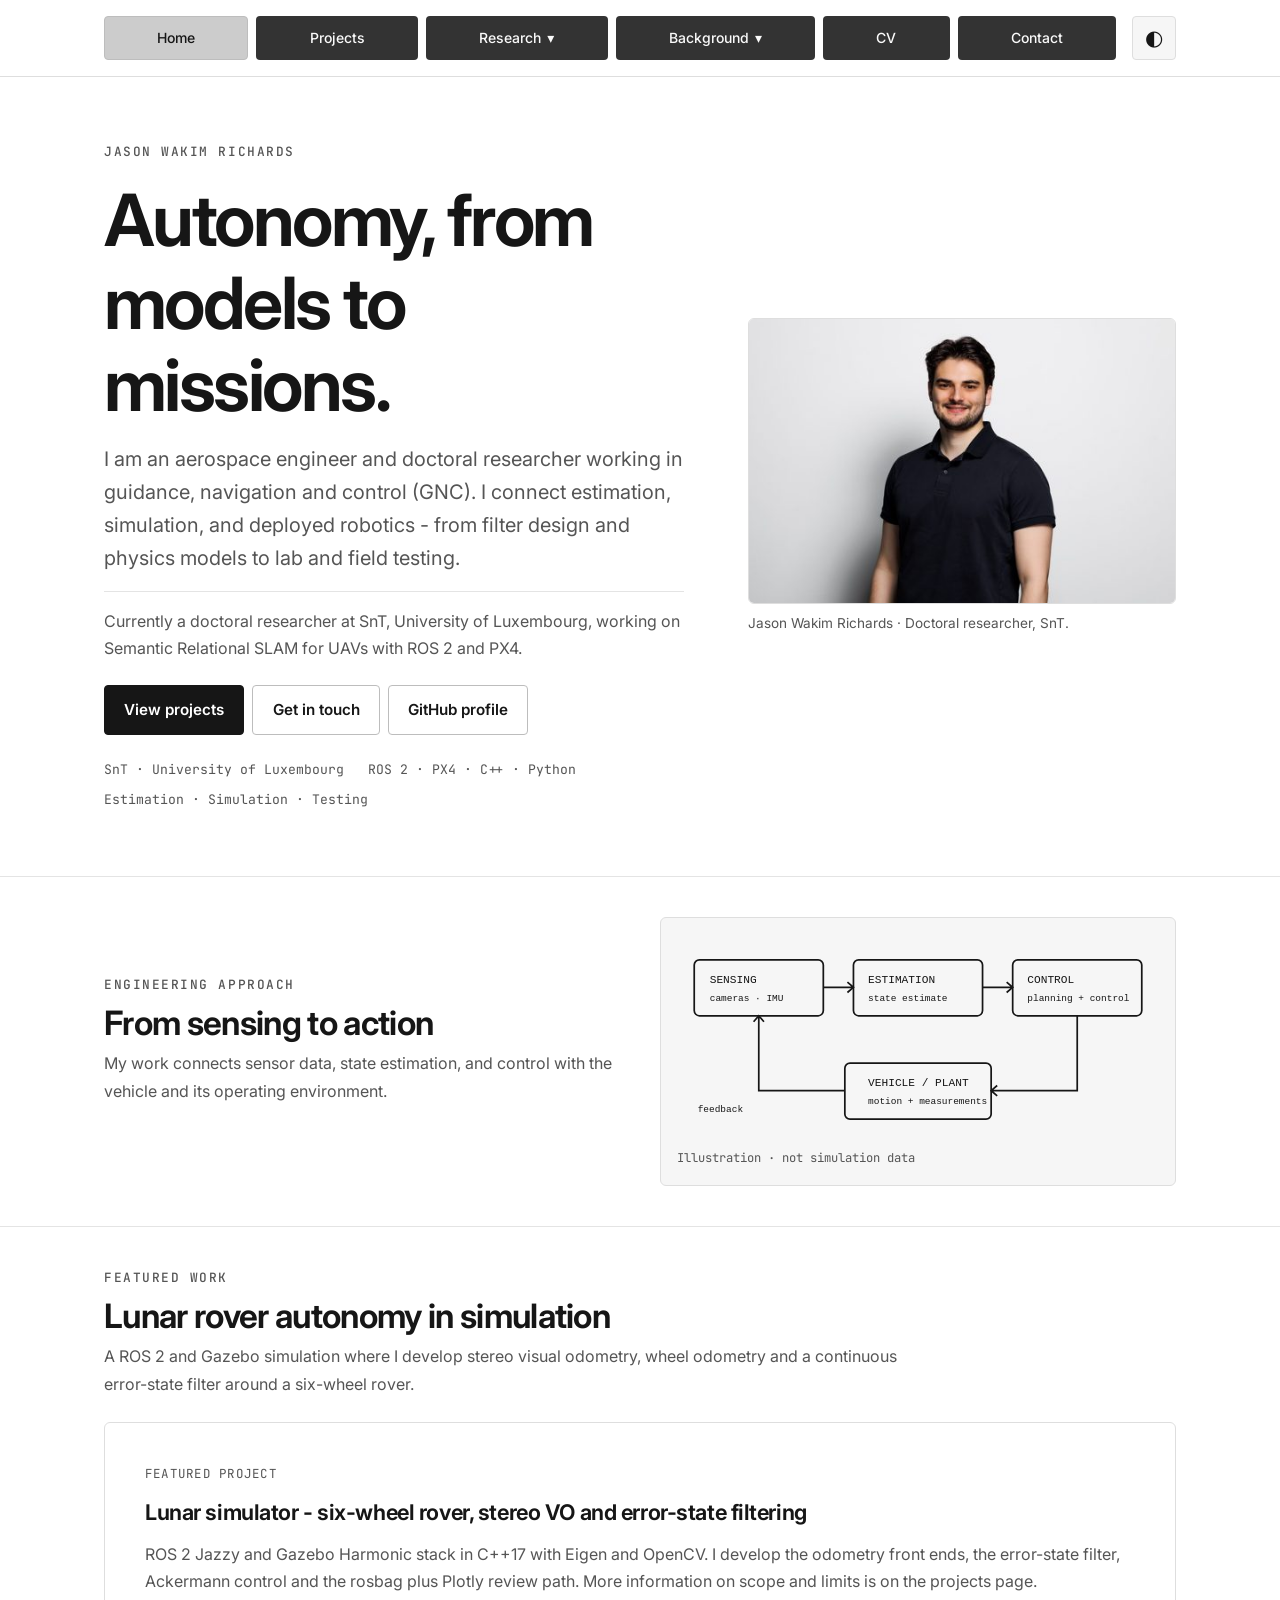
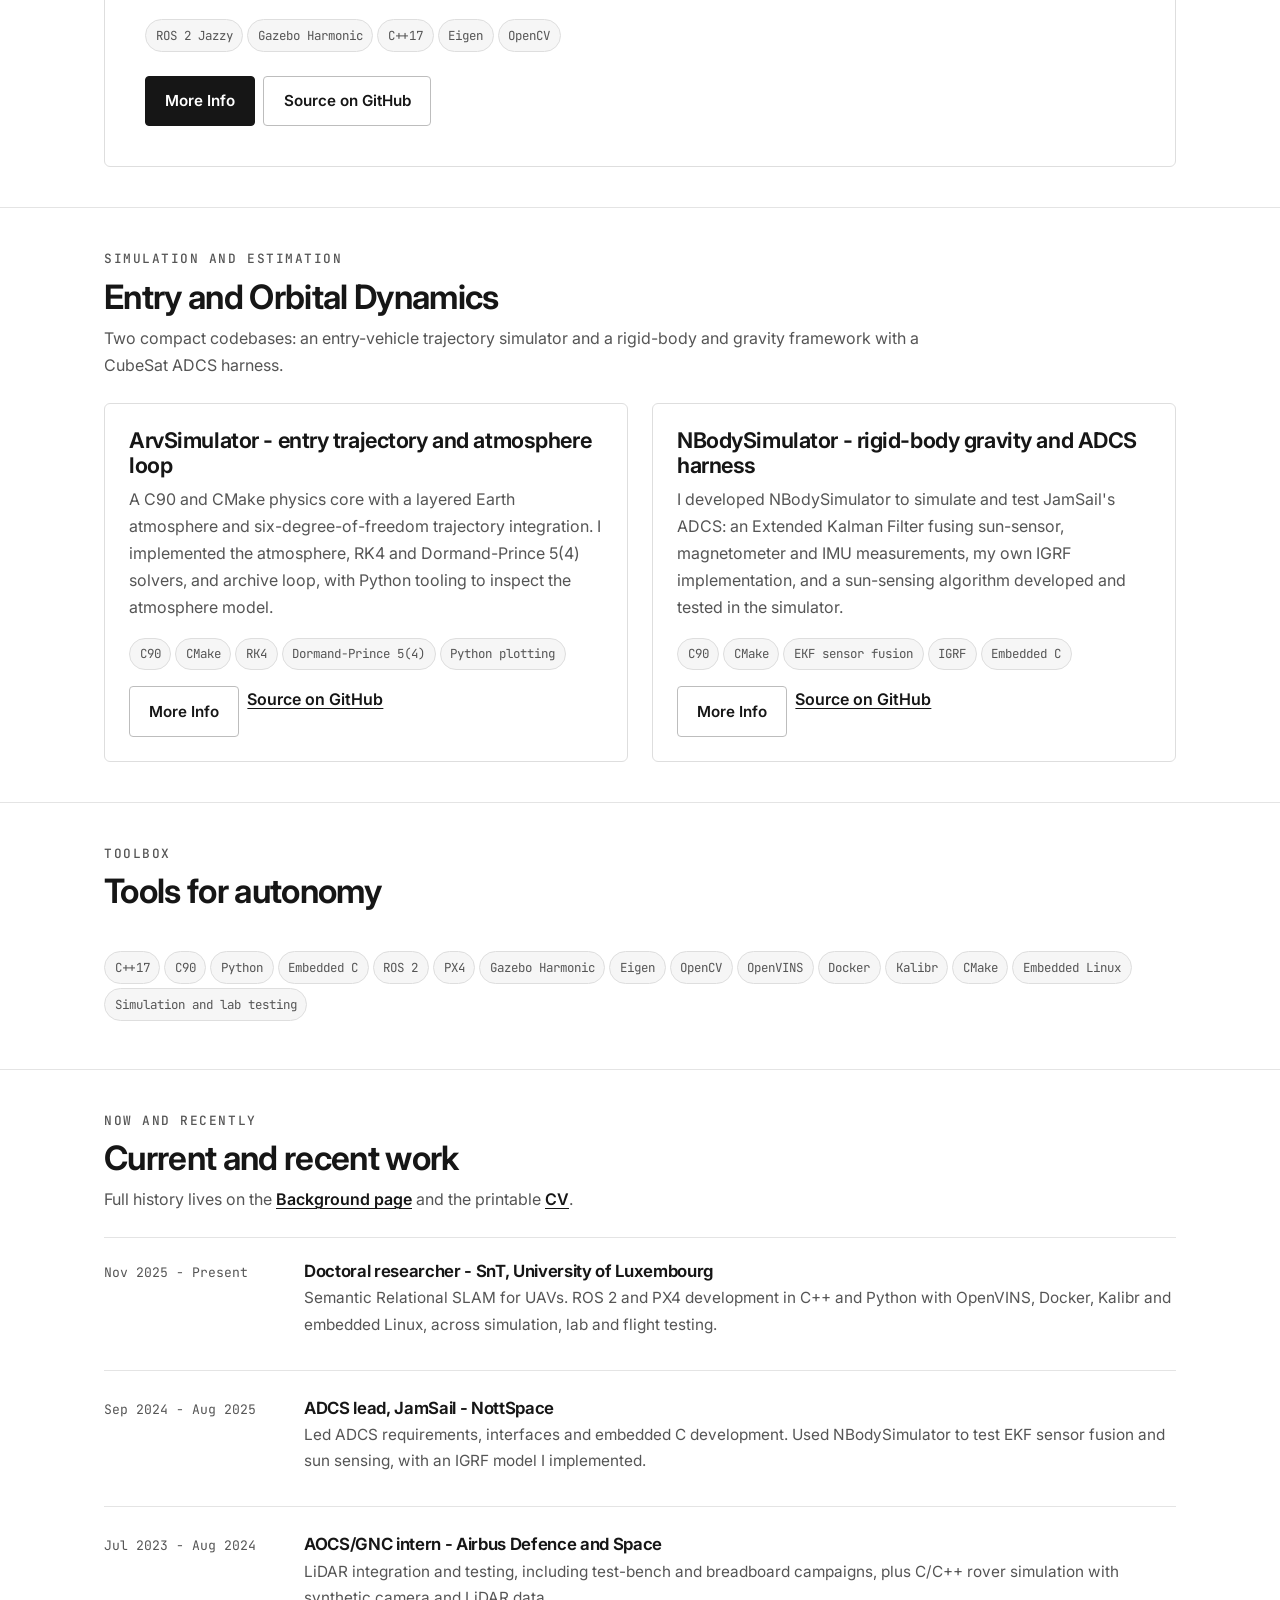
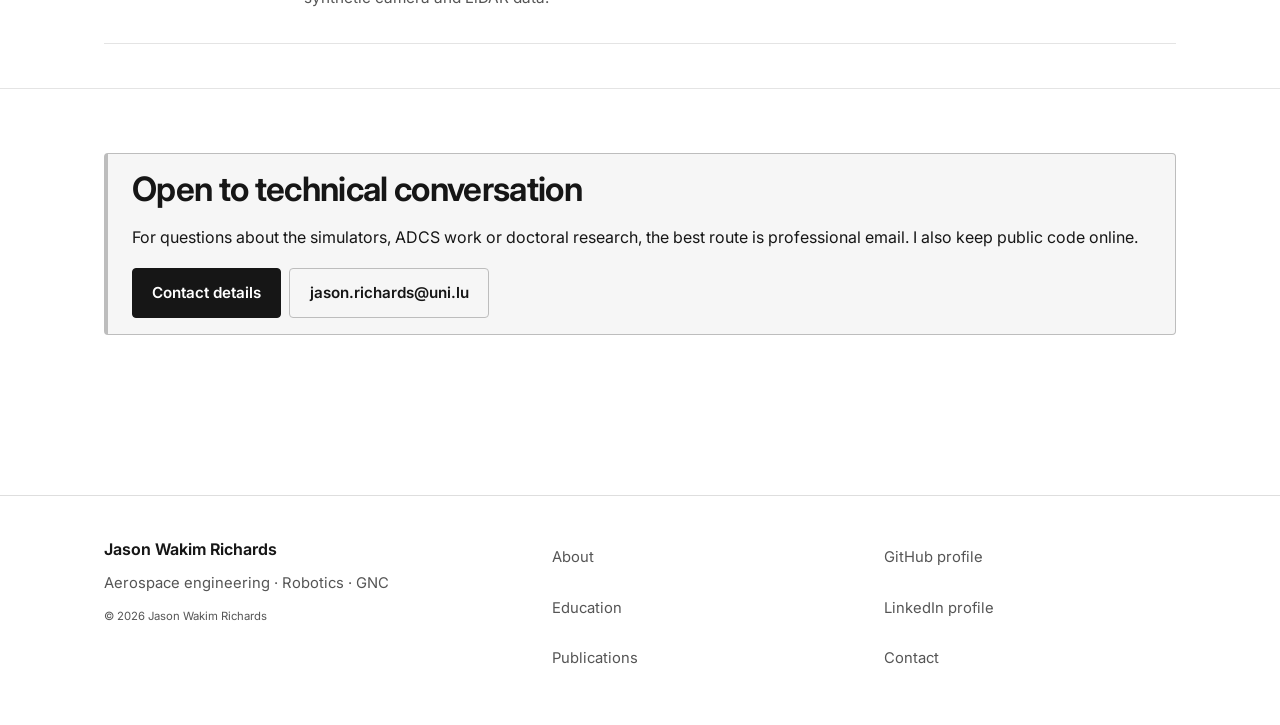
==== commit 909675c0: "Fix Vehicle / Plant label overlap on home diagram" ====
--- a/index.html
+++ b/index.html
@@ -82,11 +82,11 @@
               <rect x="20" y="30" width="150" height="65" rx="6"/>
               <rect x="205" y="30" width="150" height="65" rx="6"/>
               <rect x="390" y="30" width="150" height="65" rx="6"/>
-              <rect x="205" y="150" width="150" height="65" rx="6"/>
+              <rect x="195" y="150" width="170" height="65" rx="6"/>
               <path d="M170 62 H205 M198 56 L205 62 L198 68"/>
               <path d="M355 62 H390 M383 56 L390 62 L383 68"/>
-              <path d="M465 95 V182 H355 M362 176 L355 182 L362 188"/>
-              <path d="M205 182 H95 V95 M89 102 L95 95 L101 102"/>
+              <path d="M465 95 V182 H365 M372 176 L365 182 L372 188"/>
+              <path d="M195 182 H95 V95 M89 102 L95 95 L101 102"/>
             </g>
             <g fill="currentColor" font-family="monospace" font-size="13">
               <text x="38" y="57">SENSING</text>
